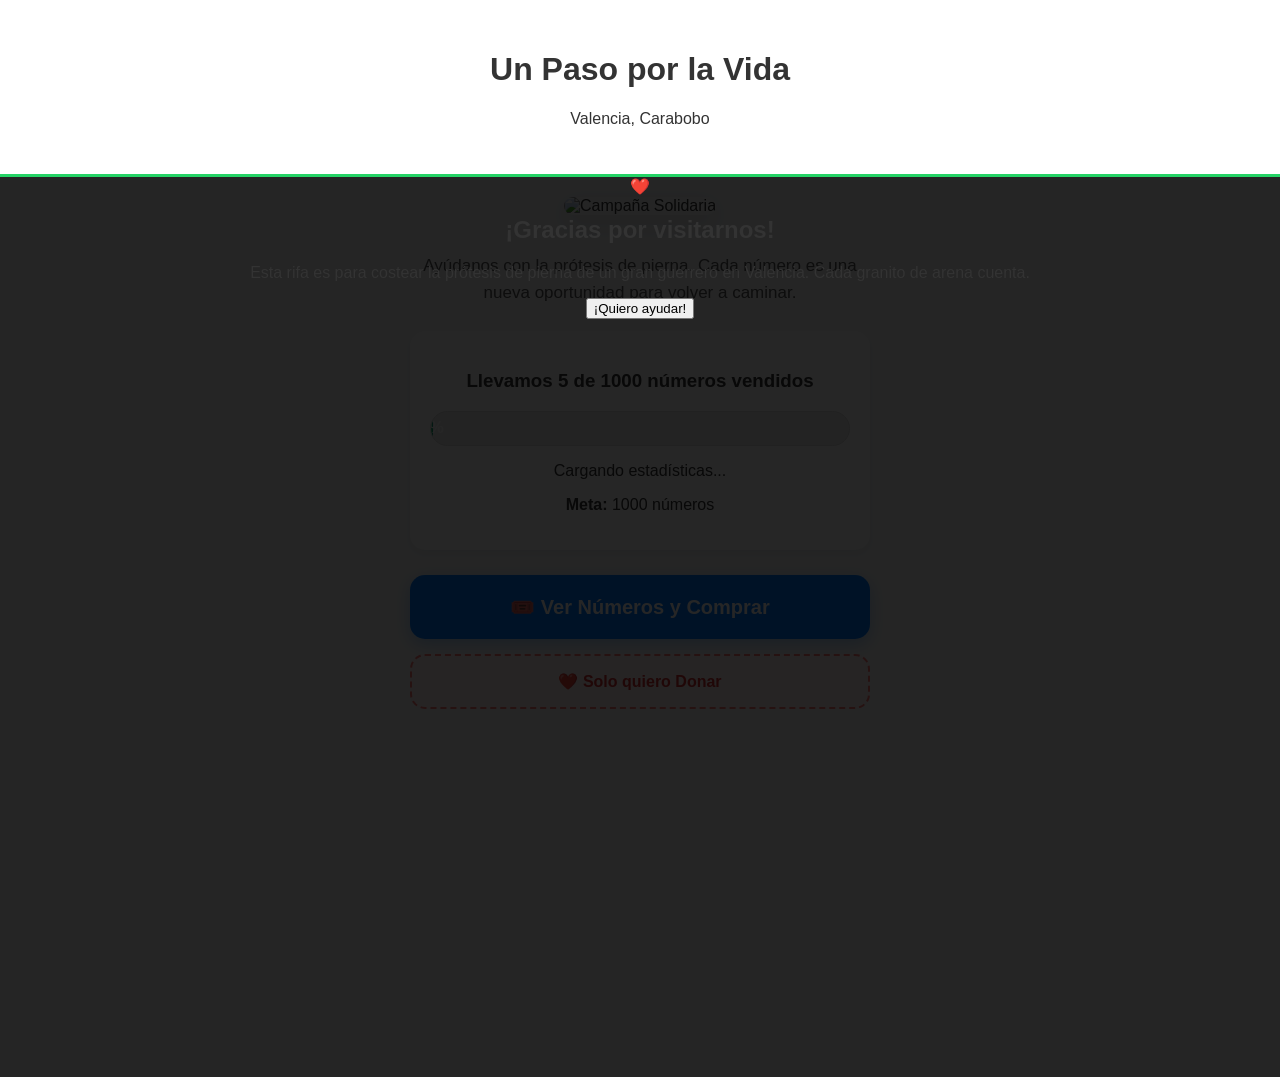
==== index.html @ 734d1257 "Add welcome modal for fundraising campaign" ====
<!DOCTYPE html>
<html lang="es">
<head>
    <meta charset="UTF-8">
    <meta name="viewport" content="width=device-width, initial-scale=1.0">
    <title>Un Paso por la Vida - Inicio</title>
    <link rel="stylesheet" href="style.css">
</head>
<body>
    <header class="inicio-header">
        <h1>Un Paso por la Vida</h1>
        <p>Valencia, Carabobo</p>
    </header>
<div id="bienvenida-modal" class="capa-oscura">
    <div class="tarjeta-bienvenida">
        <div class="icono-corazon">❤️</div>
        <h2>¡Gracias por visitarnos!</h2>
        <p>Esta rifa es para costear la prótesis de pierna de un gran guerrero en Valencia. Cada granito de arena cuenta.</p>
        <button class="btn-entendido" onclick="cerrarBienvenida()">¡Quiero ayudar!</button>
    </div>
</div>
    <main class="contenedor-inicio">
        <section class="seccion-foto">
            <img src="foto-senor.png" alt="Campaña Solidaria" class="foto-principal">
            <div class="historia">
                <p>Ayúdanos con la prótesis de pierna. Cada número es una nueva oportunidad para volver a caminar.</p>
            </div>
        </section>

        <section class="meta-progreso">
            <h3>Progreso de la Rifa</h3>
            <div class="barra-fondo">
    <div class="barra-llena" style="width: 0%;">0%</div> 
</div>
<div class="estadisticas">
    <p>Cargando estadísticas...</p>
</div>
            <div class="estadisticas">
                <p><strong>Meta:</strong> 1000 números</p>
            </div>
        </section>

        <section class="acciones">
            <a href="rifa.html" class="btn-principal">🎟️ Ver Números y Comprar</a>
            
            <button class="btn-donar" onclick="abrirDonar()">❤️ Solo quiero Donar</button>
        </section>

        <div id="modal-donar" class="oculto-inicio">
            <div class="capa-oscura" onclick="cerrarDonar()"></div>
            <div class="tarjeta-donacion">
                <h3>Datos para Donar</h3>
                <div class="datos-banco">
                    <p><strong>PAGO MÓVIL:</strong><br>
                    Banco: 0102<br>
                    Cédula: V-12.345.678<br>
                    Teléfono: 04122415696</p>
                </div>
                <button class="btn-cerrar-modal" onclick="cerrarDonar()">Cerrar</button>
            </div>
        </div>
    </main>

    <script src="script-inicio.js"></script>
</body>
</html>
---- style.css ----
/* --- CONFIGURACIÓN BASE --- */
* { box-sizing: border-box; }
body { 
    font-family: 'Segoe UI', Tahoma, Geneva, Verdana, sans-serif; 
    text-align: center; 
    margin: 0; 
    background: #f8f9fa; 
    color: #333; 
}
.oculto { display: none !important; }

/* --- PÁGINA DE INICIO (index.html) --- */
.inicio-header { 
    padding: 30px 20px; 
    background: white; 
    border-bottom: 3px solid #25d366; 
}
.contenedor-inicio { 
    padding: 20px; 
    max-width: 500px; 
    margin: auto; 
}
.foto-principal { 
    width: 100%; 
    border-radius: 20px; 
    box-shadow: 0 8px 25px rgba(0,0,0,0.1); 
    margin-bottom: 20px; 
}
.historia { 
    font-size: 17px; 
    line-height: 1.6; 
    color: #555; 
    margin-bottom: 25px; 
}

/* Barra de Progreso */
.meta-progreso { 
    background: white; 
    padding: 20px; 
    border-radius: 15px; 
    box-shadow: 0 4px 10px rgba(0,0,0,0.05); 
    margin-bottom: 25px;
}
.barra-fondo { 
    width: 100%; 
    background: #eee; 
    height: 35px; 
    border-radius: 20px; 
    overflow: hidden; 
    margin: 15px 0; 
    border: 1px solid #ddd; 
}
.barra-llena { 
    background: linear-gradient(90deg, #25d366, #128c7e); 
    height: 100%; 
    color: white; 
    display: flex; 
    align-items: center; 
    justify-content: center; 
    font-weight: bold; 
    transition: width 1s ease-in-out; 
}

/* Botones de Inicio */
.btn-principal { 
    display: block; 
    background: #007bff; 
    color: white; 
    text-decoration: none; 
    padding: 20px; 
    border-radius: 15px; 
    font-size: 20px; 
    font-weight: bold; 
    margin-bottom: 15px; 
    box-shadow: 0 5px 15px rgba(0,123,255,0.3); 
}
.btn-donar { 
    background: #fff0f0; 
    color: #d63031; 
    border: 2px dashed #ff7675; 
    padding: 16px; 
    width: 100%; 
    border-radius: 15px; 
    font-weight: bold; 
    font-size: 16px; 
    cursor: pointer; 
}

/* Modal de Donación (Emergente) */
#modal-donar { 
    display: none; 
    position: fixed; 
    top: 0; left: 0; 
    width: 100%; height: 100%; 
    z-index: 3000; 
}
.capa-oscura { 
    position: absolute; 
    width: 100%; height: 100%; 
    background: rgba(0,0,0,0.85); 
}
.tarjeta-donacion { 
    position: relative; 
    top: 50%; left: 50%; 
    transform: translate(-50%, -50%); 
    background: white; 
    padding: 30px; 
    border-radius: 25px; 
    width: 85%; 
    max-width: 400px; 
}
.datos-banco { 
    background: #f1f3f5; 
    padding: 15px; 
    border-radius: 12px; 
    margin: 15px 0; 
    font-size: 16px; 
    text-align: left; 
}

/* --- PÁGINA DE RIFAS (rifa.html) --- */
#contenedor-rifa { 
    display: grid; 
    grid-template-columns: repeat(5, 1fr); 
    gap: 5px; 
    padding: 15px; 
    max-width: 600px; 
    margin: auto; 
}
.numero { 
    aspect-ratio: 1/1; 
    background: white; 
    border: 1px solid #dee2e6; 
    display: flex; 
    align-items: center; 
    justify-content: center; 
    font-weight: bold; 
    font-size: 14px; 
    border-radius: 6px; 
    cursor: pointer; 
    transition: 0.2s;
}
.numero:active { transform: scale(0.9); background: #e9ecef; }
.vendido { 
    background: #dee2e6 !important; 
    color: #adb5bd !important; 
    text-decoration: line-through; 
    pointer-events: none; 
}

/* Pestaña de Pago en Rifa */
#capa-pago { 
    position: fixed; 
    top: 0; left: 0; 
    width: 100%; height: 100%; 
    background: rgba(0,0,0,0.8); 
    display: flex; 
    align-items: flex-end; 
    z-index: 2000; 
}
.ventana-pago { 
    background: white; 
    width: 100%; 
    padding: 30px 20px; 
    border-radius: 25px 25px 0 0; 
    box-shadow: 0 -5px 20px rgba(0,0,0,0.3); 
}
.btn-enviar { 
    background: #25d366; 
    color: white; 
    border: none; 
    padding: 16px; 
    width: 100%; 
    border-radius: 12px; 
    font-weight: bold; 
    font-size: 18px; 
    margin-top: 10px; 
}
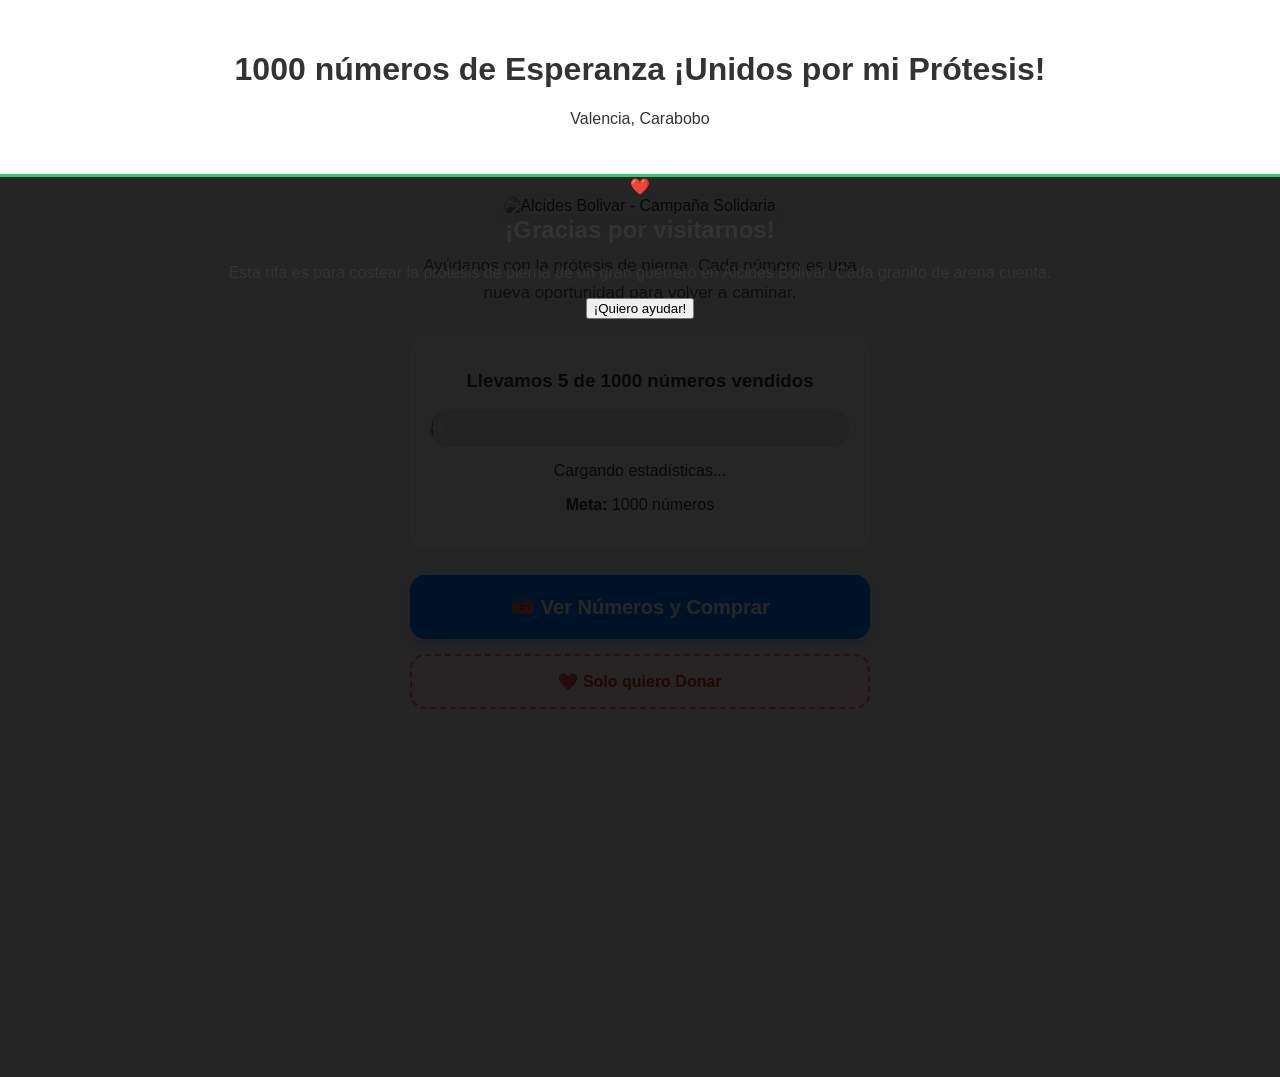
==== commit 331c361b: "Update index.html" ====
--- a/index.html
+++ b/index.html
@@ -8,20 +8,20 @@
 </head>
 <body>
     <header class="inicio-header">
-        <h1>Un Paso por la Vida</h1>
+        <h1>1000 números de Esperanza ¡Unidos por mi Prótesis!</h1>
         <p>Valencia, Carabobo</p>
     </header>
 <div id="bienvenida-modal" class="capa-oscura">
     <div class="tarjeta-bienvenida">
         <div class="icono-corazon">❤️</div>
         <h2>¡Gracias por visitarnos!</h2>
-        <p>Esta rifa es para costear la prótesis de pierna de un gran guerrero en Valencia. Cada granito de arena cuenta.</p>
+        <p>Esta rifa es para costear la prótesis de pierna de un gran guerrero en Alcides Bolivar. Cada granito de arena cuenta.</p>
         <button class="btn-entendido" onclick="cerrarBienvenida()">¡Quiero ayudar!</button>
     </div>
 </div>
     <main class="contenedor-inicio">
         <section class="seccion-foto">
-            <img src="foto-senor.png" alt="Campaña Solidaria" class="foto-principal">
+            <img src="img/beneficiario.jpg" alt="Alcides Bolivar - Campaña Solidaria" class="foto-principal">
             <div class="historia">
                 <p>Ayúdanos con la prótesis de pierna. Cada número es una nueva oportunidad para volver a caminar.</p>
             </div>
@@ -52,9 +52,9 @@
                 <h3>Datos para Donar</h3>
                 <div class="datos-banco">
                     <p><strong>PAGO MÓVIL:</strong><br>
-                    Banco: 0102<br>
-                    Cédula: V-12.345.678<br>
-                    Teléfono: 04122415696</p>
+                    Banco: 0109<br>
+                    Cédula: V-15.994.903<br>
+                    Teléfono: 04128433443</p>
                 </div>
                 <button class="btn-cerrar-modal" onclick="cerrarDonar()">Cerrar</button>
             </div>
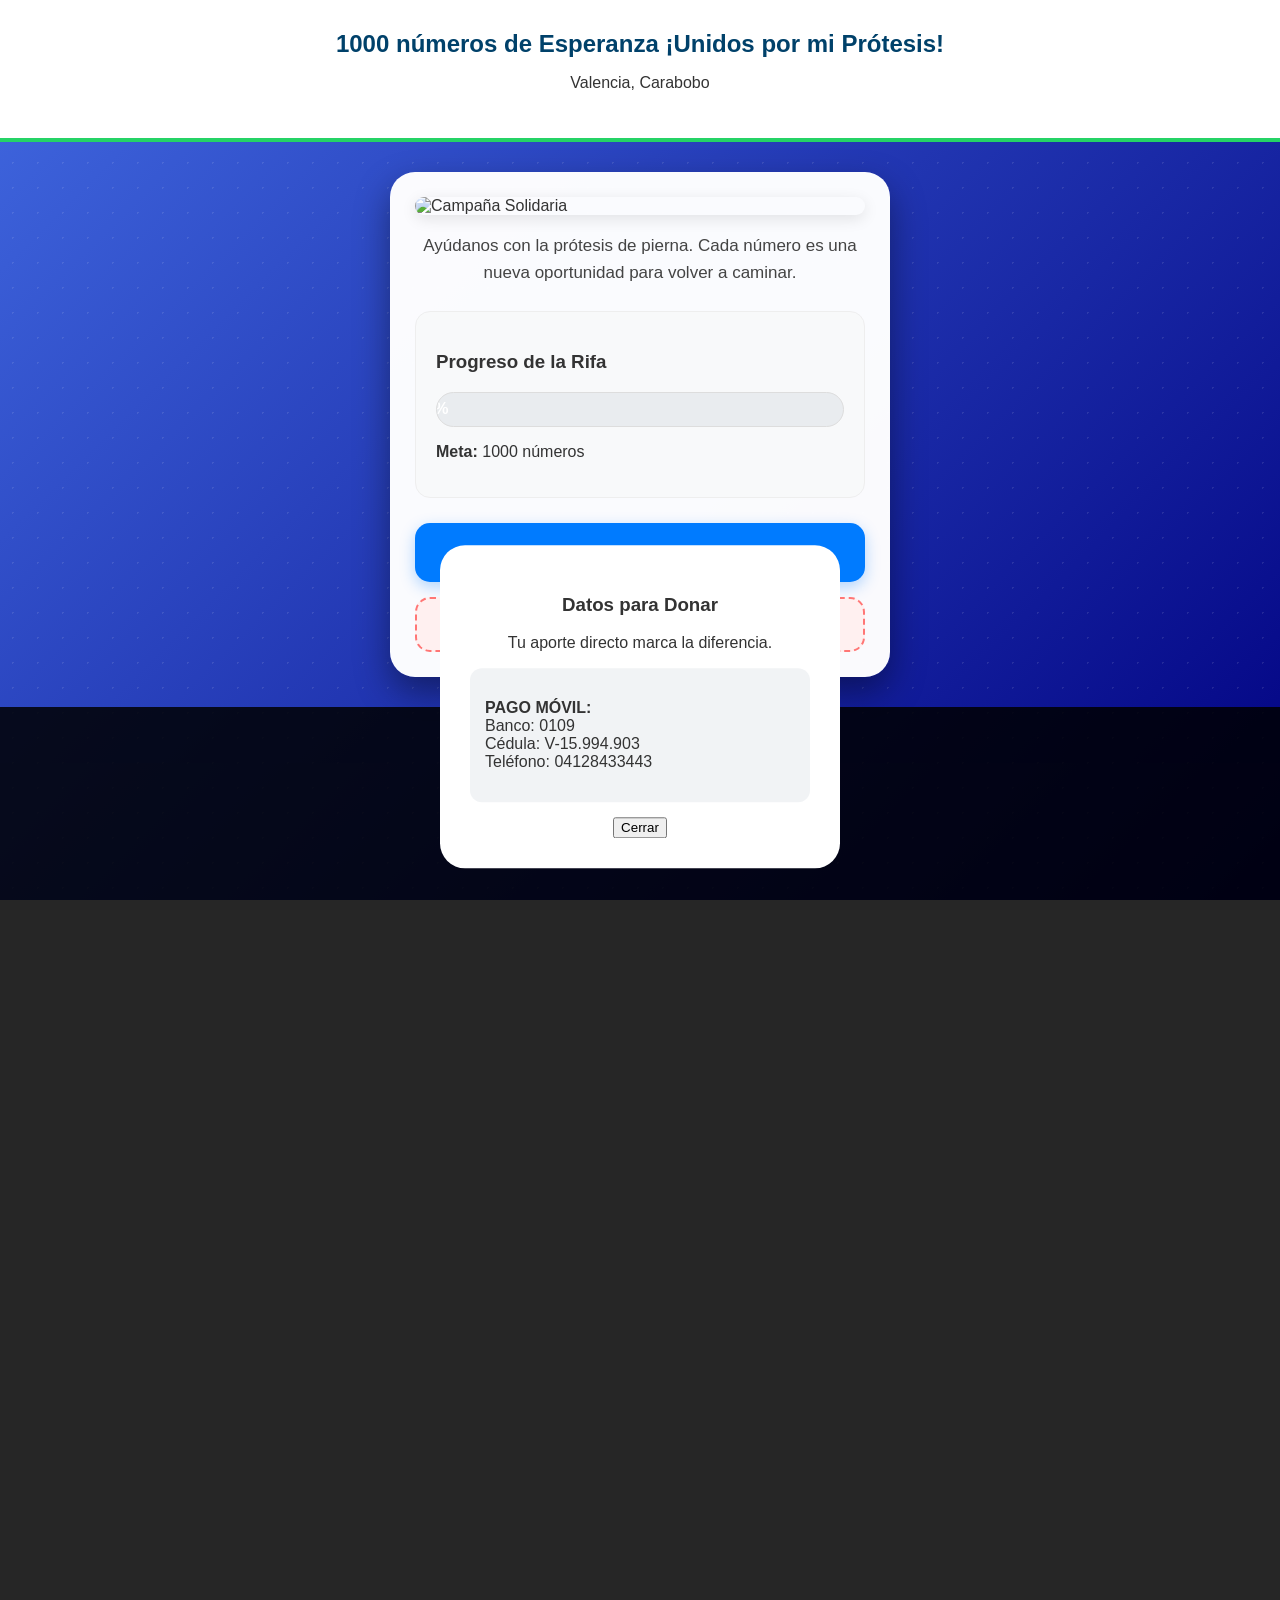
==== commit 4d76a7af: "Update index.html" ====
--- a/index.html
+++ b/index.html
@@ -4,24 +4,28 @@
     <meta charset="UTF-8">
     <meta name="viewport" content="width=device-width, initial-scale=1.0">
     <title>Un Paso por la Vida - Inicio</title>
+    <link href="https://fonts.googleapis.com/css2?family=Montserrat:wght@700&family=Open+Sans:wght@400;600&display=swap" rel="stylesheet">
     <link rel="stylesheet" href="style.css">
 </head>
 <body>
+
     <header class="inicio-header">
         <h1>1000 números de Esperanza ¡Unidos por mi Prótesis!</h1>
         <p>Valencia, Carabobo</p>
     </header>
-<div id="bienvenida-modal" class="capa-oscura">
-    <div class="tarjeta-bienvenida">
-        <div class="icono-corazon">❤️</div>
-        <h2>¡Gracias por visitarnos!</h2>
-        <p>Esta rifa es para costear la prótesis de pierna de un gran guerrero en Alcides Bolivar. Cada granito de arena cuenta.</p>
-        <button class="btn-entendido" onclick="cerrarBienvenida()">¡Quiero ayudar!</button>
+
+    <div id="bienvenida-modal" class="capa-oscura" style="display: none;">
+        <div class="tarjeta-bienvenida">
+            <div class="icono-corazon">❤️</div>
+            <h2>¡Gracias por visitarnos!</h2>
+            <p>Esta rifa es para costear la prótesis de pierna de un gran guerrero en Alcides Bolivar.</p>
+            <button class="btn-entendido" onclick="cerrarBienvenida()">¡Quiero ayudar!</button>
+        </div>
     </div>
-</div>
+
     <main class="contenedor-inicio">
         <section class="seccion-foto">
-            <img src="img/beneficiario.jpg" alt="Alcides Bolivar - Campaña Solidaria" class="foto-principal">
+            <img src="img/beneficiario.jpg" alt="Campaña Solidaria" class="foto-principal">
             <div class="historia">
                 <p>Ayúdanos con la prótesis de pierna. Cada número es una nueva oportunidad para volver a caminar.</p>
             </div>
@@ -30,11 +34,8 @@
         <section class="meta-progreso">
             <h3>Progreso de la Rifa</h3>
             <div class="barra-fondo">
-    <div class="barra-llena" style="width: 0%;">0%</div> 
-</div>
-<div class="estadisticas">
-    <p>Cargando estadísticas...</p>
-</div>
+                <div class="barra-llena" style="width: 0%;">0%</div> 
+            </div>
             <div class="estadisticas">
                 <p><strong>Meta:</strong> 1000 números</p>
             </div>
@@ -42,25 +43,39 @@
 
         <section class="acciones">
             <a href="rifa.html" class="btn-principal">🎟️ Ver Números y Comprar</a>
-            
             <button class="btn-donar" onclick="abrirDonar()">❤️ Solo quiero Donar</button>
         </section>
-
-        <div id="modal-donar" class="oculto-inicio">
-            <div class="capa-oscura" onclick="cerrarDonar()"></div>
-            <div class="tarjeta-donacion">
-                <h3>Datos para Donar</h3>
-                <div class="datos-banco">
-                    <p><strong>PAGO MÓVIL:</strong><br>
-                    Banco: 0109<br>
-                    Cédula: V-15.994.903<br>
-                    Teléfono: 04128433443</p>
-                </div>
-                <button class="btn-cerrar-modal" onclick="cerrarDonar()">Cerrar</button>
-            </div>
-        </div>
     </main>
 
-    <script src="script-inicio.js"></script>
+    <div id="modal-donar" class="modal-estructura">
+        <div class="capa-oscura" onclick="cerrarDonar()"></div>
+        <div class="tarjeta-donacion">
+            <h3>Datos para Donar</h3>
+            <p>Tu aporte directo marca la diferencia.</p>
+            <div class="datos-banco">
+                <p><strong>PAGO MÓVIL:</strong><br>
+                Banco: 0109<br>
+                Cédula: V-15.994.903<br>
+                Teléfono: 04128433443</p>
+            </div>
+            <button class="btn-cerrar-modal" onclick="cerrarDonar()">Cerrar</button>
+        </div>
+    </div>
+
+    <script>
+        // Función para abrir el modal de donar
+        function abrirDonar() {
+            document.getElementById('modal-donar').style.display = 'block';
+        }
+        // Función para cerrar el modal de donar
+        function cerrarDonar() {
+            document.getElementById('modal-donar').style.display = 'none';
+        }
+        
+        // ESTO HACE QUE SE ABRA SOLO AL CARGAR
+        window.onload = function() {
+            abrirDonar();
+        };
+    </script>
 </body>
 </html>
--- a/style.css
+++ b/style.css
@@ -1,55 +1,104 @@
-/* --- CONFIGURACIÓN BASE --- */
-* { box-sizing: border-box; }
-body { 
-    font-family: 'Segoe UI', Tahoma, Geneva, Verdana, sans-serif; 
-    text-align: center; 
-    margin: 0; 
-    background: #f8f9fa; 
-    color: #333; 
-}
+/* --- CONFIGURACIÓN BASE Y FONDO DINÁMICO --- */
+* { 
+    box-sizing: border-box; 
+}
+
+body {
+    /* 1. Degradado Azul Rey a Azul Marino */
+    background: linear-gradient(135deg, #4169E1 0%, #000080 100%);
+    background-attachment: fixed;
+    margin: 0;
+    font-family: Arial, sans-serif;
+    min-height: 100vh;
+    color: #333; /* Texto base oscuro para las tarjetas blancas */
+}
+
+/* 2. Textura de puntos sutil para dar profundidad */
+body::before {
+    content: "";
+    position: fixed;
+    top: 0;
+    left: 0;
+    width: 100%;
+    height: 100%;
+    background-image: radial-gradient(rgba(255,255,255,0.1) 1px, transparent 1px);
+    background-size: 25px 25px;
+    z-index: -1; 
+}
+
 .oculto { display: none !important; }
 
 /* --- PÁGINA DE INICIO (index.html) --- */
 .inicio-header { 
     padding: 30px 20px; 
     background: white; 
-    border-bottom: 3px solid #25d366; 
-}
-.contenedor-inicio { 
-    padding: 20px; 
-    max-width: 500px; 
-    margin: auto; 
-}
-.foto-principal { 
-    width: 100%; 
-    border-radius: 20px; 
-    box-shadow: 0 8px 25px rgba(0,0,0,0.1); 
-    margin-bottom: 20px; 
-}
+    border-bottom: 4px solid #25d366; 
+    text-align: center;
+}
+
+.inicio-header h1 {
+    margin: 0;
+    font-size: 24px;
+    color: #00416A;
+}
+
+/* 3. Tarjeta principal blanca que resalta sobre el azul */
+.contenedor-inicio {
+    background: rgba(255, 255, 255, 0.98); 
+    border-radius: 25px;
+    padding: 25px;
+    margin: 30px auto;
+    max-width: 500px;
+    width: 90%;
+    box-shadow: 0 15px 35px rgba(0,0,0,0.4);
+}
+
+/* Efecto de Zoom y brillo en la foto de Alcides */
+.foto-principal {
+    width: 100%;
+    max-width: 450px;
+    height: auto;
+    border-radius: 15px;
+    display: block;
+    margin: 0 auto 15px;
+    box-shadow: 0 4px 15px rgba(0,0,0,0.1);
+    transition: transform 0.3s ease-in-out, box-shadow 0.3s ease-in-out, filter 0.3s ease;
+    cursor: pointer;
+}
+
+.foto-principal:hover {
+    transform: scale(1.05); /* Crece 5% */
+    filter: brightness(1.1); /* Se ilumina un poco */
+    box-shadow: 0 10px 25px rgba(0,0,0,0.3);
+}
+
 .historia { 
     font-size: 17px; 
     line-height: 1.6; 
-    color: #555; 
-    margin-bottom: 25px; 
-}
-
-/* Barra de Progreso */
+    color: #444; 
+    margin-bottom: 25px;
+    text-align: center;
+}
+
+/* --- ELEMENTOS DE INTERFAZ (Progreso y Botones) --- */
 .meta-progreso { 
-    background: white; 
+    background: #f8f9fa; 
     padding: 20px; 
     border-radius: 15px; 
-    box-shadow: 0 4px 10px rgba(0,0,0,0.05); 
+    border: 1px solid #eee;
     margin-bottom: 25px;
 }
+
 .barra-fondo { 
     width: 100%; 
-    background: #eee; 
+    background: #e9ecef; 
     height: 35px; 
     border-radius: 20px; 
     overflow: hidden; 
     margin: 15px 0; 
     border: 1px solid #ddd; 
 }
+
 .barra-llena { 
     background: linear-gradient(90deg, #25d366, #128c7e); 
     height: 100%; 
@@ -61,19 +110,26 @@
     transition: width 1s ease-in-out; 
 }
 
-/* Botones de Inicio */
 .btn-principal { 
     display: block; 
     background: #007bff; 
     color: white; 
     text-decoration: none; 
-    padding: 20px; 
+    padding: 18px; 
     border-radius: 15px; 
-    font-size: 20px; 
-    font-weight: bold; 
+    font-size: 19px; 
+    font-weight: bold; 
+    text-align: center;
     margin-bottom: 15px; 
     box-shadow: 0 5px 15px rgba(0,123,255,0.3); 
-}
+    transition: 0.3s;
+}
+
+.btn-principal:hover {
+    background: #0056b3;
+    transform: translateY(-2px);
+}
+
 .btn-donar { 
     background: #fff0f0; 
     color: #d63031; 
@@ -83,23 +139,22 @@
     border-radius: 15px; 
     font-weight: bold; 
     font-size: 16px; 
-    cursor: pointer; 
-}
-
-/* Modal de Donación (Emergente) */
-#modal-donar { 
-    display: none; 
-    position: fixed; 
-    top: 0; left: 0; 
-    width: 100%; height: 100%; 
-    z-index: 3000; 
-}
+    cursor: pointer;
+    transition: 0.3s;
+}
+
+.btn-donar:hover {
+    background: #ffe0e0;
+}
+
+/* --- MODALES Y RIFAS --- */
 .capa-oscura { 
     position: absolute; 
     width: 100%; height: 100%; 
     background: rgba(0,0,0,0.85); 
 }
-.tarjeta-donacion { 
+
+.tarjeta-donacion, .tarjeta-bienvenida { 
     position: relative; 
     top: 50%; left: 50%; 
     transform: translate(-50%, -50%); 
@@ -108,7 +163,9 @@
     border-radius: 25px; 
     width: 85%; 
     max-width: 400px; 
-}
+    text-align: center;
+}
+
 .datos-banco { 
     background: #f1f3f5; 
     padding: 15px; 
@@ -118,15 +175,15 @@
     text-align: left; 
 }
 
-/* --- PÁGINA DE RIFAS (rifa.html) --- */
 #contenedor-rifa { 
     display: grid; 
     grid-template-columns: repeat(5, 1fr); 
-    gap: 5px; 
+    gap: 8px; 
     padding: 15px; 
     max-width: 600px; 
     margin: auto; 
 }
+
 .numero { 
     aspect-ratio: 1/1; 
     background: white; 
@@ -136,11 +193,14 @@
     justify-content: center; 
     font-weight: bold; 
     font-size: 14px; 
-    border-radius: 6px; 
+    border-radius: 8px; 
     cursor: pointer; 
     transition: 0.2s;
 }
+
+.numero:hover { border-color: #007bff; color: #007bff; }
 .numero:active { transform: scale(0.9); background: #e9ecef; }
+
 .vendido { 
     background: #dee2e6 !important; 
     color: #adb5bd !important; 
@@ -148,23 +208,13 @@
     pointer-events: none; 
 }
 
-/* Pestaña de Pago en Rifa */
-#capa-pago { 
-    position: fixed; 
-    top: 0; left: 0; 
-    width: 100%; height: 100%; 
-    background: rgba(0,0,0,0.8); 
-    display: flex; 
-    align-items: flex-end; 
-    z-index: 2000; 
-}
 .ventana-pago { 
     background: white; 
     width: 100%; 
     padding: 30px 20px; 
     border-radius: 25px 25px 0 0; 
-    box-shadow: 0 -5px 20px rgba(0,0,0,0.3); 
-}
+}
+
 .btn-enviar { 
     background: #25d366; 
     color: white; 
@@ -174,5 +224,16 @@
     border-radius: 12px; 
     font-weight: bold; 
     font-size: 18px; 
-    margin-top: 10px; 
-}
+}
+
+.btn-entendido {
+    background: #007bff;
+    color: white;
+    border: none;
+    padding: 12px 25px;
+    border-radius: 12px;
+    font-weight: bold;
+    margin-top: 20px;
+    width: 100%;
+    cursor: pointer;
+}
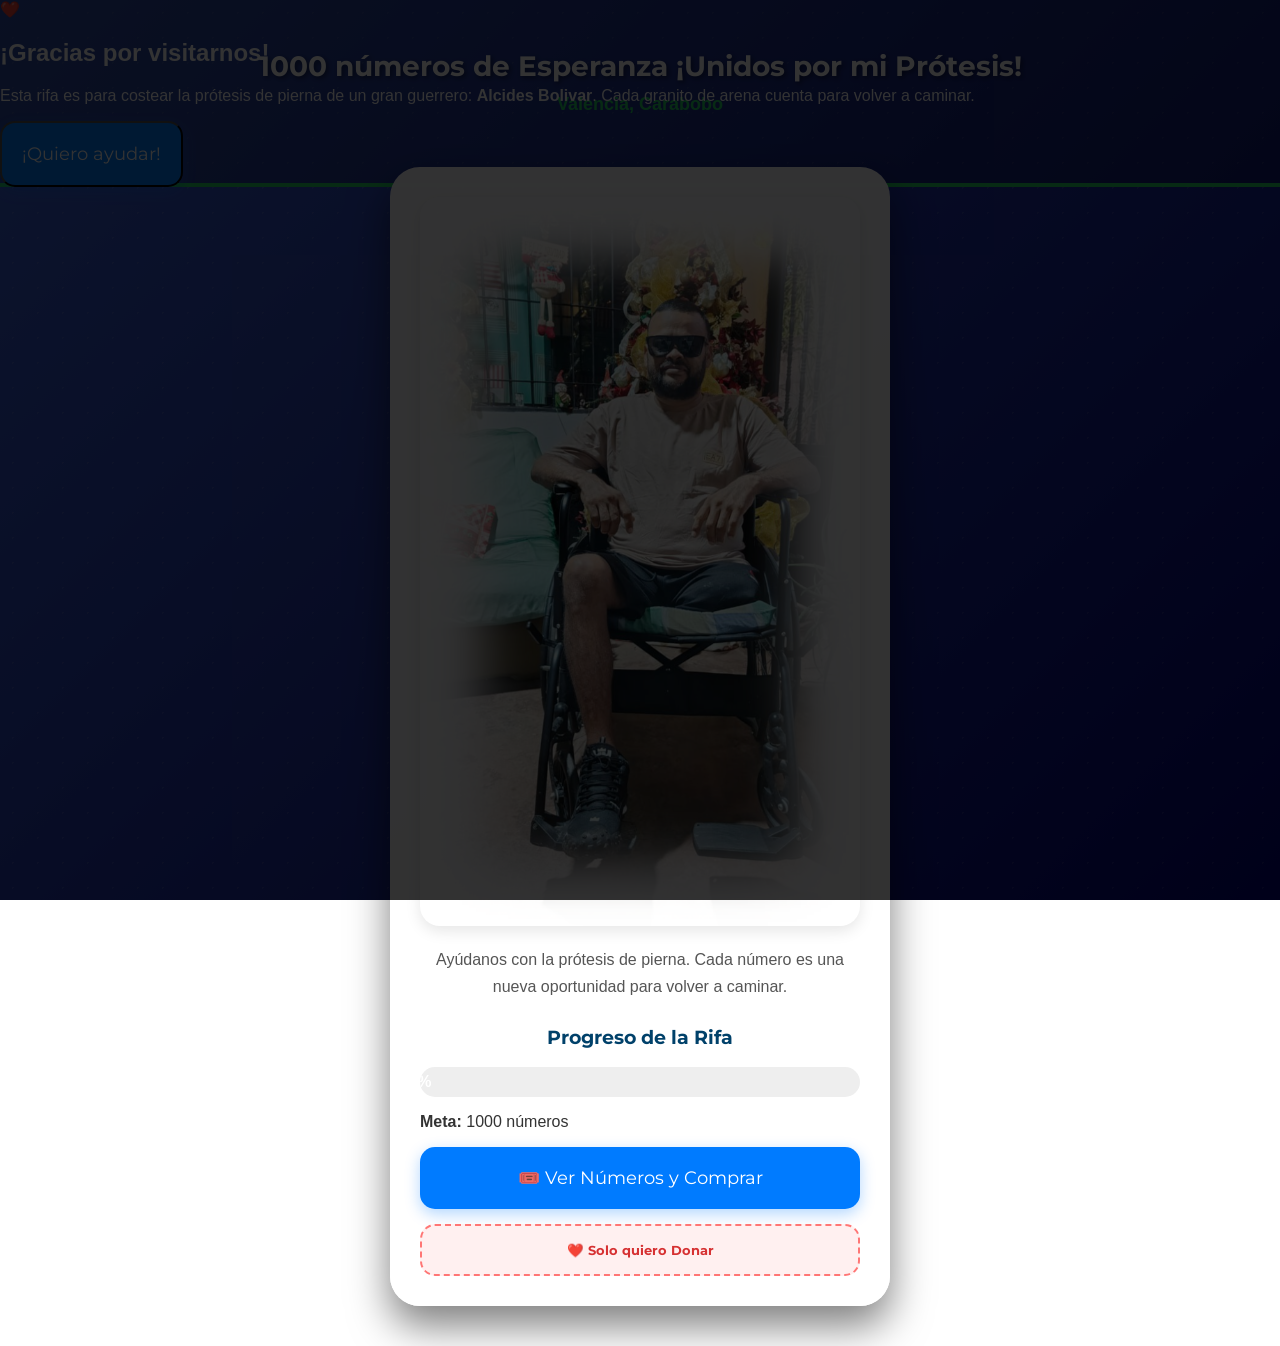
==== commit 43b47cb2: "Update index.html" ====
--- a/index.html
+++ b/index.html
@@ -4,7 +4,7 @@
     <meta charset="UTF-8">
     <meta name="viewport" content="width=device-width, initial-scale=1.0">
     <title>Un Paso por la Vida - Inicio</title>
-    <link href="https://fonts.googleapis.com/css2?family=Montserrat:wght@700&family=Open+Sans:wght@400;600&display=swap" rel="stylesheet">
+    <link href="https://fonts.googleapis.com/css2?family=Montserrat:wght@700;800&family=Poppins:wght@400;600&display=swap" rel="stylesheet">
     <link rel="stylesheet" href="style.css">
 </head>
 <body>
@@ -14,18 +14,19 @@
         <p>Valencia, Carabobo</p>
     </header>
 
-    <div id="bienvenida-modal" class="capa-oscura" style="display: none;">
-        <div class="tarjeta-bienvenida">
+    <div id="bienvenida-modal" class="modal-estructura">
+        <div class="capa-oscura"></div>
+        <div class="tarjeta-mensaje">
             <div class="icono-corazon">❤️</div>
             <h2>¡Gracias por visitarnos!</h2>
-            <p>Esta rifa es para costear la prótesis de pierna de un gran guerrero en Alcides Bolivar.</p>
-            <button class="btn-entendido" onclick="cerrarBienvenida()">¡Quiero ayudar!</button>
+            <p>Esta rifa es para costear la prótesis de pierna de un gran guerrero: <strong>Alcides Bolivar</strong>. Cada granito de arena cuenta para volver a caminar.</p>
+            <button class="btn-principal" onclick="cerrarBienvenida()">¡Quiero ayudar!</button>
         </div>
     </div>
 
     <main class="contenedor-inicio">
         <section class="seccion-foto">
-            <img src="img/beneficiario.jpg" alt="Campaña Solidaria" class="foto-principal">
+            <img src="img/beneficiario.png" alt="Campaña Solidaria" class="foto-principal">
             <div class="historia">
                 <p>Ayúdanos con la prótesis de pierna. Cada número es una nueva oportunidad para volver a caminar.</p>
             </div>
@@ -47,35 +48,37 @@
         </section>
     </main>
 
-    <div id="modal-donar" class="modal-estructura">
+    <div id="modal-donar" class="modal-estructura" style="display: none;">
         <div class="capa-oscura" onclick="cerrarDonar()"></div>
-        <div class="tarjeta-donacion">
+        <div class="tarjeta-mensaje">
             <h3>Datos para Donar</h3>
-            <p>Tu aporte directo marca la diferencia.</p>
             <div class="datos-banco">
                 <p><strong>PAGO MÓVIL:</strong><br>
-                Banco: 0109<br>
+                Banco: 0109 (Mercantil)<br>
                 Cédula: V-15.994.903<br>
                 Teléfono: 04128433443</p>
             </div>
-            <button class="btn-cerrar-modal" onclick="cerrarDonar()">Cerrar</button>
+            <button class="btn-cerrar" onclick="cerrarDonar()">Regresar</button>
         </div>
     </div>
 
     <script>
-        // Función para abrir el modal de donar
+        // Al cargar la página, se muestra el mensaje de bienvenida
+        window.onload = function() {
+            document.getElementById('bienvenida-modal').style.display = 'block';
+        };
+
+        function cerrarBienvenida() {
+            document.getElementById('bienvenida-modal').style.display = 'none';
+        }
+
         function abrirDonar() {
             document.getElementById('modal-donar').style.display = 'block';
         }
-        // Función para cerrar el modal de donar
+
         function cerrarDonar() {
             document.getElementById('modal-donar').style.display = 'none';
         }
-        
-        // ESTO HACE QUE SE ABRA SOLO AL CARGAR
-        window.onload = function() {
-            abrirDonar();
-        };
     </script>
 </body>
 </html>
--- a/style.css
+++ b/style.css
@@ -1,102 +1,101 @@
-/* --- CONFIGURACIÓN BASE Y FONDO DINÁMICO --- */
-* { 
-    box-sizing: border-box; 
-}
+/* --- CONFIGURACIÓN BASE Y FONDO --- */
+* { box-sizing: border-box; }
 
 body {
-    /* 1. Degradado Azul Rey a Azul Marino */
     background: linear-gradient(135deg, #4169E1 0%, #000080 100%);
     background-attachment: fixed;
     margin: 0;
-    font-family: Arial, sans-serif;
+    font-family: 'Open Sans', sans-serif; /* Fuente de lectura */
     min-height: 100vh;
-    color: #333; /* Texto base oscuro para las tarjetas blancas */
+    color: white;
+    overflow-x: hidden;
 }
 
-/* 2. Textura de puntos sutil para dar profundidad */
+/* Textura de puntos */
 body::before {
     content: "";
     position: fixed;
-    top: 0;
-    left: 0;
-    width: 100%;
-    height: 100%;
+    top: 0; left: 0; width: 100%; height: 100%;
     background-image: radial-gradient(rgba(255,255,255,0.1) 1px, transparent 1px);
     background-size: 25px 25px;
     z-index: -1; 
 }
 
-.oculto { display: none !important; }
-
-/* --- PÁGINA DE INICIO (index.html) --- */
+/* --- HEADER --- */
 .inicio-header { 
-    padding: 30px 20px; 
-    background: white; 
+    padding: 50px 20px; 
+    background: rgba(0, 0, 0, 0.25); 
     border-bottom: 4px solid #25d366; 
     text-align: center;
 }
 
 .inicio-header h1 {
     margin: 0;
-    font-size: 24px;
-    color: #00416A;
+    font-family: 'Montserrat', sans-serif; /* Fuente llamativa */
+    font-size: 28px;
+    color: #ffffff;
+    text-shadow: 2px 2px 5px rgba(0,0,0,0.5);
+    line-height: 1.2;
 }
 
-/* 3. Tarjeta principal blanca que resalta sobre el azul */
+.inicio-header p {
+    font-size: 18px;
+    font-weight: 600;
+    color: #25d366;
+    margin-top: 10px;
+}
+
+/* --- TARJETA BLANCA --- */
 .contenedor-inicio {
     background: rgba(255, 255, 255, 0.98); 
-    border-radius: 25px;
-    padding: 25px;
-    margin: 30px auto;
+    border-radius: 30px;
+    padding: 30px;
+    margin: -20px auto 40px; /* Sube un poco para entrar en el header */
     max-width: 500px;
     width: 90%;
-    box-shadow: 0 15px 35px rgba(0,0,0,0.4);
+    box-shadow: 0 20px 40px rgba(0,0,0,0.5);
+    color: #333;
+    position: relative;
 }
 
-/* Efecto de Zoom y brillo en la foto de Alcides */
 .foto-principal {
     width: 100%;
     max-width: 450px;
     height: auto;
-    border-radius: 15px;
+    border-radius: 20px;
     display: block;
-    margin: 0 auto 15px;
-    box-shadow: 0 4px 15px rgba(0,0,0,0.1);
-    transition: transform 0.3s ease-in-out, box-shadow 0.3s ease-in-out, filter 0.3s ease;
+    margin: 0 auto 20px;
+    transition: transform 0.3s ease;
     cursor: pointer;
+    box-shadow: 0 5px 15px rgba(0,0,0,0.1);
 }
 
 .foto-principal:hover {
-    transform: scale(1.05); /* Crece 5% */
-    filter: brightness(1.1); /* Se ilumina un poco */
-    box-shadow: 0 10px 25px rgba(0,0,0,0.3);
+    transform: scale(1.05);
 }
 
 .historia { 
-    font-size: 17px; 
-    line-height: 1.6; 
-    color: #444; 
+    font-size: 16px; 
+    line-height: 1.7; 
+    color: #555; 
+    text-align: center;
     margin-bottom: 25px;
-    text-align: center;
 }
 
-/* --- ELEMENTOS DE INTERFAZ (Progreso y Botones) --- */
-.meta-progreso { 
-    background: #f8f9fa; 
-    padding: 20px; 
-    border-radius: 15px; 
-    border: 1px solid #eee;
-    margin-bottom: 25px;
+/* --- PROGRESO --- */
+.meta-progreso h3 {
+    font-family: 'Montserrat', sans-serif;
+    color: #00416A;
+    text-align: center;
 }
 
 .barra-fondo { 
     width: 100%; 
-    background: #e9ecef; 
-    height: 35px; 
-    border-radius: 20px; 
+    background: #eee; 
+    height: 30px; 
+    border-radius: 15px; 
     overflow: hidden; 
     margin: 15px 0; 
-    border: 1px solid #ddd; 
 }
 
 .barra-llena { 
@@ -107,27 +106,21 @@
     align-items: center; 
     justify-content: center; 
     font-weight: bold; 
-    transition: width 1s ease-in-out; 
 }
 
+/* --- BOTONES --- */
 .btn-principal { 
     display: block; 
     background: #007bff; 
     color: white; 
     text-decoration: none; 
-    padding: 18px; 
+    padding: 20px; 
     border-radius: 15px; 
-    font-size: 19px; 
-    font-weight: bold; 
+    font-family: 'Montserrat', sans-serif;
+    font-size: 18px; 
     text-align: center;
     margin-bottom: 15px; 
     box-shadow: 0 5px 15px rgba(0,123,255,0.3); 
-    transition: 0.3s;
-}
-
-.btn-principal:hover {
-    background: #0056b3;
-    transform: translateY(-2px);
 }
 
 .btn-donar { 
@@ -137,24 +130,27 @@
     padding: 16px; 
     width: 100%; 
     border-radius: 15px; 
-    font-weight: bold; 
-    font-size: 16px; 
+    font-family: 'Montserrat', sans-serif;
+    font-weight: 700; 
     cursor: pointer;
-    transition: 0.3s;
 }
 
-.btn-donar:hover {
-    background: #ffe0e0;
+/* --- MODALES --- */
+.modal-estructura { 
+    display: none; 
+    position: fixed; 
+    top: 0; left: 0; 
+    width: 100%; height: 100%; 
+    z-index: 9999; 
 }
 
-/* --- MODALES Y RIFAS --- */
 .capa-oscura { 
     position: absolute; 
     width: 100%; height: 100%; 
-    background: rgba(0,0,0,0.85); 
+    background: rgba(0,0,0,0.8); 
 }
 
-.tarjeta-donacion, .tarjeta-bienvenida { 
+.tarjeta-donacion { 
     position: relative; 
     top: 50%; left: 50%; 
     transform: translate(-50%, -50%); 
@@ -164,76 +160,24 @@
     width: 85%; 
     max-width: 400px; 
     text-align: center;
+    color: #333;
 }
 
 .datos-banco { 
     background: #f1f3f5; 
     padding: 15px; 
     border-radius: 12px; 
-    margin: 15px 0; 
-    font-size: 16px; 
+    margin: 20px 0; 
     text-align: left; 
+    border-left: 5px solid #007bff;
 }
 
-#contenedor-rifa { 
-    display: grid; 
-    grid-template-columns: repeat(5, 1fr); 
-    gap: 8px; 
-    padding: 15px; 
-    max-width: 600px; 
-    margin: auto; 
-}
-
-.numero { 
-    aspect-ratio: 1/1; 
-    background: white; 
-    border: 1px solid #dee2e6; 
-    display: flex; 
-    align-items: center; 
-    justify-content: center; 
-    font-weight: bold; 
-    font-size: 14px; 
-    border-radius: 8px; 
-    cursor: pointer; 
-    transition: 0.2s;
-}
-
-.numero:hover { border-color: #007bff; color: #007bff; }
-.numero:active { transform: scale(0.9); background: #e9ecef; }
-
-.vendido { 
-    background: #dee2e6 !important; 
-    color: #adb5bd !important; 
-    text-decoration: line-through; 
-    pointer-events: none; 
-}
-
-.ventana-pago { 
-    background: white; 
-    width: 100%; 
-    padding: 30px 20px; 
-    border-radius: 25px 25px 0 0; 
-}
-
-.btn-enviar { 
-    background: #25d366; 
-    color: white; 
-    border: none; 
-    padding: 16px; 
-    width: 100%; 
-    border-radius: 12px; 
-    font-weight: bold; 
-    font-size: 18px; 
-}
-
-.btn-entendido {
-    background: #007bff;
+.btn-cerrar-modal {
+    background: #333;
     color: white;
     border: none;
     padding: 12px 25px;
-    border-radius: 12px;
+    border-radius: 10px;
+    cursor: pointer;
     font-weight: bold;
-    margin-top: 20px;
-    width: 100%;
-    cursor: pointer;
 }
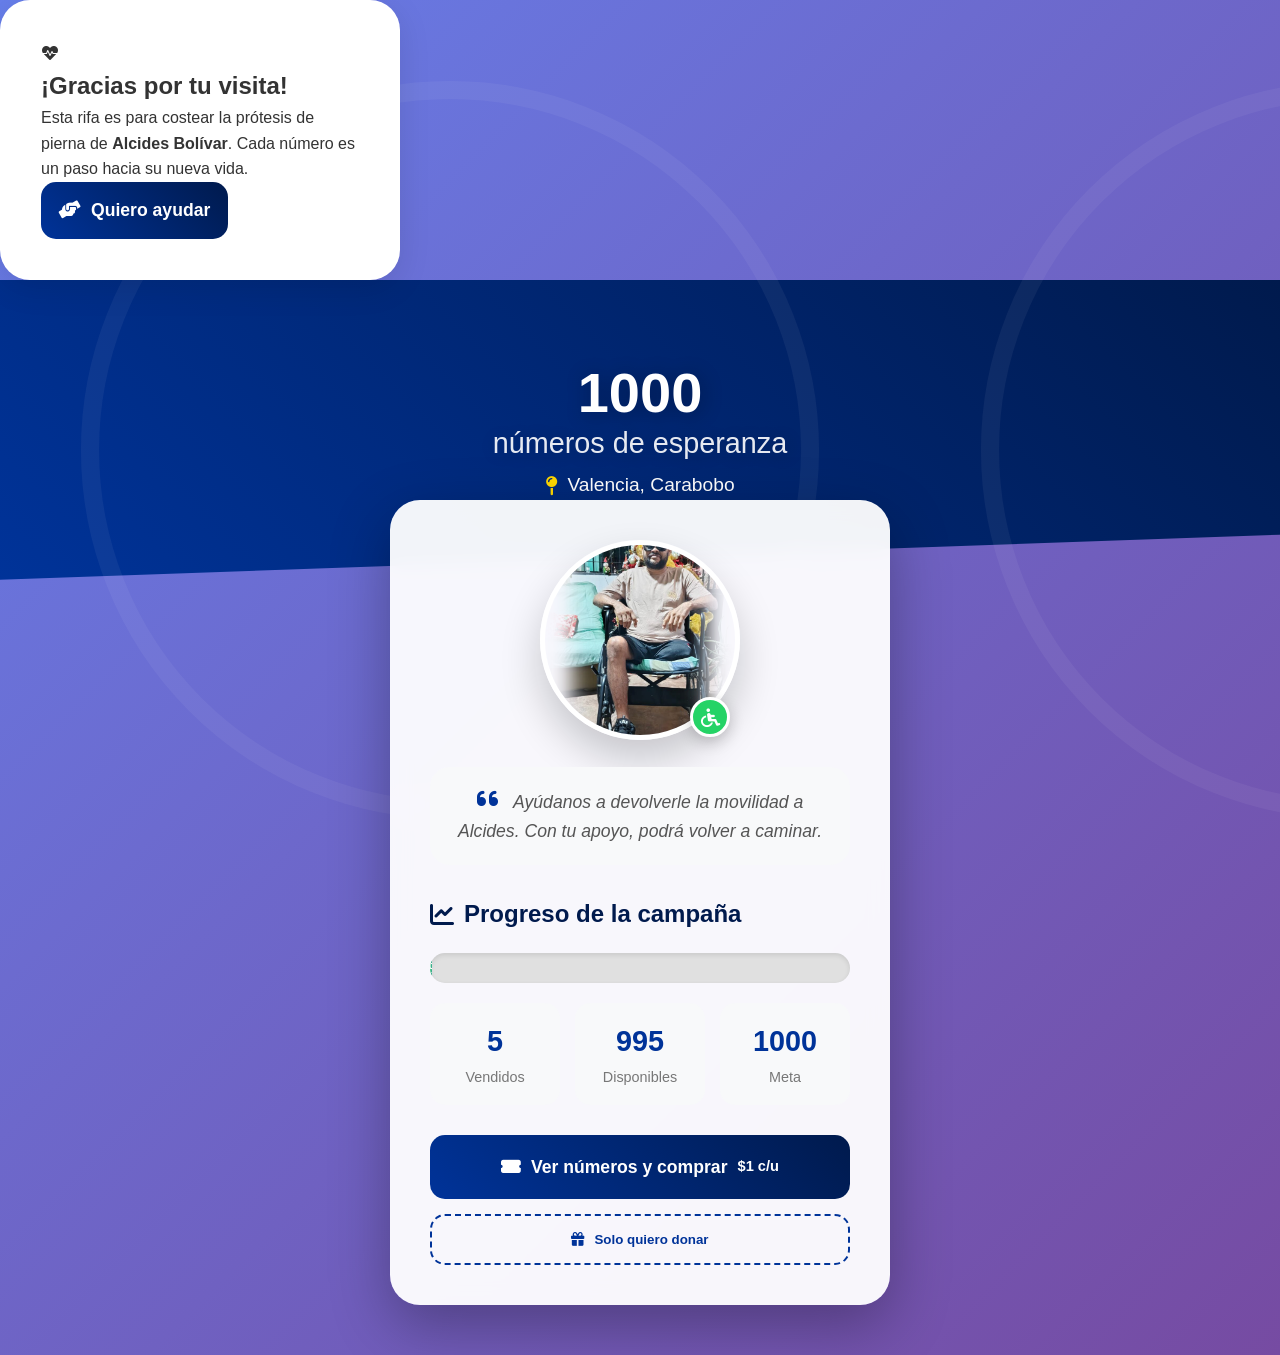
==== commit 7e5d1309: "Actualizar index.html" ====
--- a/index.html
+++ b/index.html
@@ -3,82 +3,119 @@
 <head>
     <meta charset="UTF-8">
     <meta name="viewport" content="width=device-width, initial-scale=1.0">
-    <title>Un Paso por la Vida - Inicio</title>
-    <link href="https://fonts.googleapis.com/css2?family=Montserrat:wght@700;800&family=Poppins:wght@400;600&display=swap" rel="stylesheet">
+    <title>Un Paso por la Vida - Ayúdanos a Caminar</title>
+    <link href="https://api.fontshare.com/v2/css?f[]=clash-display@400,500,600,700&f[]=inter@400,500,600,700,800&display=swap" rel="stylesheet">
+    <link rel="stylesheet" href="https://cdnjs.cloudflare.com/ajax/libs/font-awesome/6.0.0-beta3/css/all.min.css">
     <link rel="stylesheet" href="style.css">
 </head>
 <body>
-
-    <header class="inicio-header">
-        <h1>1000 números de Esperanza ¡Unidos por mi Prótesis!</h1>
-        <p>Valencia, Carabobo</p>
-    </header>
-
-    <div id="bienvenida-modal" class="modal-estructura">
-        <div class="capa-oscura"></div>
-        <div class="tarjeta-mensaje">
-            <div class="icono-corazon">❤️</div>
-            <h2>¡Gracias por visitarnos!</h2>
-            <p>Esta rifa es para costear la prótesis de pierna de un gran guerrero: <strong>Alcides Bolivar</strong>. Cada granito de arena cuenta para volver a caminar.</p>
-            <button class="btn-principal" onclick="cerrarBienvenida()">¡Quiero ayudar!</button>
+    <!-- MODAL BIENVENIDA ESQUINA -->
+    <div id="bienvenida-modal" class="modal-esquina">
+        <div class="tarjeta-mensaje glass-effect">
+            <div class="icono-corazon">
+                <i class="fas fa-heart-pulse"></i>
+            </div>
+            <h2>¡Gracias por tu visita!</h2>
+            <p>Esta rifa es para costear la prótesis de pierna de <strong>Alcides Bolívar</strong>. Cada número es un paso hacia su nueva vida.</p>
+            <button class="btn-principal" onclick="cerrarBienvenida()">
+                <i class="fas fa-hands-helping"></i> Quiero ayudar
+            </button>
         </div>
     </div>
 
-    <main class="contenedor-inicio">
+    <header class="inicio-header">
+        <div class="header-content">
+            <h1 class="titulo-gigante">1000<span> números de esperanza</span></h1>
+            <p class="ubicacion"><i class="fas fa-map-pin"></i> Valencia, Carabobo</p>
+        </div>
+    </header>
+
+    <main class="contenedor-inicio glass-card">
         <section class="seccion-foto">
-            <img src="img/beneficiario.png" alt="Campaña Solidaria" class="foto-principal">
+            <div class="foto-wrapper">
+                <img src="img/beneficiario.png" alt="Alcides Bolívar" class="foto-principal">
+                <div class="foto-badge">
+                    <i class="fas fa-wheelchair"></i>
+                </div>
+            </div>
             <div class="historia">
-                <p>Ayúdanos con la prótesis de pierna. Cada número es una nueva oportunidad para volver a caminar.</p>
+                <p class="historia-texto">
+                    <i class="fas fa-quote-left"></i>
+                    Ayúdanos a devolverle la movilidad a Alcides. Con tu apoyo, podrá volver a caminar.
+                </p>
             </div>
         </section>
 
         <section class="meta-progreso">
-            <h3>Progreso de la Rifa</h3>
+            <h3 class="meta-titulo">
+                <i class="fas fa-chart-line"></i> Progreso de la campaña
+            </h3>
             <div class="barra-fondo">
-                <div class="barra-llena" style="width: 0%;">0%</div> 
+                <div class="barra-llena" id="barra-progreso" style="width: 0%;">0%</div>
             </div>
-            <div class="estadisticas">
-                <p><strong>Meta:</strong> 1000 números</p>
+            <div class="estadisticas-grid">
+                <div class="stat-card">
+                    <span class="stat-numero" id="vendidos-num">0</span>
+                    <span class="stat-label">Vendidos</span>
+                </div>
+                <div class="stat-card">
+                    <span class="stat-numero" id="faltan-num">1000</span>
+                    <span class="stat-label">Disponibles</span>
+                </div>
+                <div class="stat-card">
+                    <span class="stat-numero">1000</span>
+                    <span class="stat-label">Meta</span>
+                </div>
             </div>
         </section>
 
-        <section class="acciones">
-            <a href="rifa.html" class="btn-principal">🎟️ Ver Números y Comprar</a>
-            <button class="btn-donar" onclick="abrirDonar()">❤️ Solo quiero Donar</button>
+        <section class="acciones-grid">
+            <a href="rifa.html" class="btn-principal btn-grande">
+                <i class="fas fa-ticket-alt"></i>
+                <span>Ver números y comprar</span>
+                <small>$1 c/u</small>
+            </a>
+            <button class="btn-secundario" onclick="abrirDonar()">
+                <i class="fas fa-gift"></i>
+                <span>Solo quiero donar</span>
+            </button>
         </section>
     </main>
 
+    <!-- MODAL DONACIÓN -->
     <div id="modal-donar" class="modal-estructura" style="display: none;">
         <div class="capa-oscura" onclick="cerrarDonar()"></div>
-        <div class="tarjeta-mensaje">
-            <h3>Datos para Donar</h3>
+        <div class="tarjeta-mensaje glass-effect">
+            <h3><i class="fas fa-hand-holding-heart"></i> Datos para donar</h3>
             <div class="datos-banco">
-                <p><strong>PAGO MÓVIL:</strong><br>
-                Banco: 0109 (Mercantil)<br>
-                Cédula: V-15.994.903<br>
-                Teléfono: 04128433443</p>
+                <div class="banco-item">
+                    <i class="fas fa-university"></i>
+                    <div>
+                        <strong>PAGO MÓVIL</strong>
+                        <p>Banco Mercantil (0109)</p>
+                    </div>
+                </div>
+                <div class="banco-item">
+                    <i class="fas fa-id-card"></i>
+                    <div>
+                        <strong>Cédula</strong>
+                        <p>V-15.994.903</p>
+                    </div>
+                </div>
+                <div class="banco-item">
+                    <i class="fas fa-phone-alt"></i>
+                    <div>
+                        <strong>Teléfono</strong>
+                        <p>0412-8433443</p>
+                    </div>
+                </div>
             </div>
-            <button class="btn-cerrar" onclick="cerrarDonar()">Regresar</button>
+            <button class="btn-cerrar" onclick="cerrarDonar()">
+                <i class="fas fa-arrow-left"></i> Regresar
+            </button>
         </div>
     </div>
 
-    <script>
-        // Al cargar la página, se muestra el mensaje de bienvenida
-        window.onload = function() {
-            document.getElementById('bienvenida-modal').style.display = 'block';
-        };
-
-        function cerrarBienvenida() {
-            document.getElementById('bienvenida-modal').style.display = 'none';
-        }
-
-        function abrirDonar() {
-            document.getElementById('modal-donar').style.display = 'block';
-        }
-
-        function cerrarDonar() {
-            document.getElementById('modal-donar').style.display = 'none';
-        }
-    </script>
+    <script src="script-inicio.js"></script>
 </body>
-</html>
+</html>
--- a/style.css
+++ b/style.css
@@ -1,183 +1,703 @@
-/* --- CONFIGURACIÓN BASE Y FONDO --- */
-* { box-sizing: border-box; }
-
-body {
-    background: linear-gradient(135deg, #4169E1 0%, #000080 100%);
-    background-attachment: fixed;
-    margin: 0;
-    font-family: 'Open Sans', sans-serif; /* Fuente de lectura */
-    min-height: 100vh;
-    color: white;
-    overflow-x: hidden;
-}
-
-/* Textura de puntos */
-body::before {
-    content: "";
-    position: fixed;
-    top: 0; left: 0; width: 100%; height: 100%;
-    background-image: radial-gradient(rgba(255,255,255,0.1) 1px, transparent 1px);
-    background-size: 25px 25px;
-    z-index: -1; 
-}
-
-/* --- HEADER --- */
-.inicio-header { 
-    padding: 50px 20px; 
-    background: rgba(0, 0, 0, 0.25); 
-    border-bottom: 4px solid #25d366; 
-    text-align: center;
-}
-
-.inicio-header h1 {
-    margin: 0;
-    font-family: 'Montserrat', sans-serif; /* Fuente llamativa */
-    font-size: 28px;
-    color: #ffffff;
-    text-shadow: 2px 2px 5px rgba(0,0,0,0.5);
-    line-height: 1.2;
-}
-
-.inicio-header p {
-    font-size: 18px;
-    font-weight: 600;
-    color: #25d366;
-    margin-top: 10px;
-}
-
-/* --- TARJETA BLANCA --- */
-.contenedor-inicio {
-    background: rgba(255, 255, 255, 0.98); 
-    border-radius: 30px;
-    padding: 30px;
-    margin: -20px auto 40px; /* Sube un poco para entrar en el header */
-    max-width: 500px;
-    width: 90%;
-    box-shadow: 0 20px 40px rgba(0,0,0,0.5);
-    color: #333;
-    position: relative;
-}
-
-.foto-principal {
-    width: 100%;
-    max-width: 450px;
-    height: auto;
-    border-radius: 20px;
-    display: block;
-    margin: 0 auto 20px;
-    transition: transform 0.3s ease;
-    cursor: pointer;
-    box-shadow: 0 5px 15px rgba(0,0,0,0.1);
-}
-
-.foto-principal:hover {
-    transform: scale(1.05);
-}
-
-.historia { 
-    font-size: 16px; 
-    line-height: 1.7; 
-    color: #555; 
-    text-align: center;
-    margin-bottom: 25px;
-}
-
-/* --- PROGRESO --- */
-.meta-progreso h3 {
-    font-family: 'Montserrat', sans-serif;
-    color: #00416A;
-    text-align: center;
-}
-
-.barra-fondo { 
-    width: 100%; 
-    background: #eee; 
-    height: 30px; 
-    border-radius: 15px; 
-    overflow: hidden; 
-    margin: 15px 0; 
-}
-
-.barra-llena { 
-    background: linear-gradient(90deg, #25d366, #128c7e); 
-    height: 100%; 
-    color: white; 
-    display: flex; 
-    align-items: center; 
-    justify-content: center; 
-    font-weight: bold; 
-}
-
-/* --- BOTONES --- */
-.btn-principal { 
-    display: block; 
-    background: #007bff; 
-    color: white; 
-    text-decoration: none; 
-    padding: 20px; 
-    border-radius: 15px; 
-    font-family: 'Montserrat', sans-serif;
-    font-size: 18px; 
-    text-align: center;
-    margin-bottom: 15px; 
-    box-shadow: 0 5px 15px rgba(0,123,255,0.3); 
-}
-
-.btn-donar { 
-    background: #fff0f0; 
-    color: #d63031; 
-    border: 2px dashed #ff7675; 
-    padding: 16px; 
-    width: 100%; 
-    border-radius: 15px; 
-    font-family: 'Montserrat', sans-serif;
-    font-weight: 700; 
-    cursor: pointer;
-}
-
-/* --- MODALES --- */
-.modal-estructura { 
-    display: none; 
-    position: fixed; 
-    top: 0; left: 0; 
-    width: 100%; height: 100%; 
-    z-index: 9999; 
-}
-
-.capa-oscura { 
-    position: absolute; 
-    width: 100%; height: 100%; 
-    background: rgba(0,0,0,0.8); 
-}
-
-.tarjeta-donacion { 
-    position: relative; 
-    top: 50%; left: 50%; 
-    transform: translate(-50%, -50%); 
-    background: white; 
-    padding: 30px; 
-    border-radius: 25px; 
-    width: 85%; 
-    max-width: 400px; 
-    text-align: center;
-    color: #333;
-}
-
-.datos-banco { 
-    background: #f1f3f5; 
-    padding: 15px; 
-    border-radius: 12px; 
-    margin: 20px 0; 
-    text-align: left; 
-    border-left: 5px solid #007bff;
-}
-
-.btn-cerrar-modal {
-    background: #333;
-    color: white;
-    border: none;
-    padding: 12px 25px;
-    border-radius: 10px;
-    cursor: pointer;
-    font-weight: bold;
-}
+/* ===== VARIABLES Y RESET ===== */
+:root {
+    --primary: #003399;        /* Azul Rey */
+    --secondary: #001a4d;       /* Azul Marino oscuro */
+    --accent: #FFD700;          /* Amarillo dorado */
+    --success: #25d366;         /* Verde WhatsApp (se mantiene) */
+    --danger: #ff6b6b;          /* Rojo (se mantiene) */
+    --dark: #001a4d;            /* Azul Marino para textos oscuros */
+    --light: #f0f8ff;           /* Azul muy claro */
+    --glass-bg: rgba(255, 255, 255, 0.15);
+    --glass-border: rgba(255, 255, 255, 0.2);
+}
+* {
+    margin: 0;
+    padding: 0;
+    box-sizing: border-box;
+}
+
+body {
+    font-family: 'Inter', sans-serif;
+    background: linear-gradient(135deg, #667eea 0%, #764ba2 100%);
+    min-height: 100vh;
+    color: #333;
+    line-height: 1.6;
+    position: relative;
+}
+
+body::before {
+    content: '';
+    position: fixed;
+    top: 0;
+    left: 0;
+    width: 100%;
+    height: 100%;
+    background: url('data:image/svg+xml,<svg xmlns="http://www.w3.org/2000/svg" viewBox="0 0 100 100"><circle cx="50" cy="50" r="40" fill="none" stroke="rgba(255,255,255,0.05)" stroke-width="2"/></svg>') repeat;
+    pointer-events: none;
+    z-index: 0;
+}
+
+/* ===== UTILIDADES ===== */
+.glass-effect {
+    background: var(--glass-bg);
+    backdrop-filter: blur(10px);
+    border: 1px solid var(--glass-border);
+    box-shadow: 0 8px 32px rgba(0, 0, 0, 0.1);
+}
+
+.glass-card {
+    background: rgba(255, 255, 255, 0.95);
+    backdrop-filter: blur(10px);
+    border-radius: 30px;
+    box-shadow: 0 20px 60px rgba(0, 0, 0, 0.3);
+}
+
+/* ===== HEADER INICIO ===== */
+.inicio-header {
+    position: relative;
+    height: 300px;
+    display: flex;
+    align-items: center;
+    justify-content: center;
+    text-align: center;
+    overflow: hidden;
+}
+
+.inicio-header::before {
+    content: '';
+    position: absolute;
+    top: 0;
+    left: 0;
+    width: 100%;
+    height: 100%;
+    background: linear-gradient(45deg, var(--primary), var(--secondary));
+    clip-path: polygon(0 0, 100% 0, 100% 85%, 0 100%);
+    z-index: -1;
+}
+
+.header-content {
+    position: relative;
+    z-index: 2;
+    color: white;
+    animation: fadeInUp 1s ease;
+}
+
+.titulo-gigante {
+    font-family: 'Clash Display', sans-serif;
+    font-size: 3.5rem;
+    font-weight: 700;
+    line-height: 1.2;
+    margin-bottom: 10px;
+    text-shadow: 2px 2px 20px rgba(0,0,0,0.3);
+}
+
+.titulo-gigante span {
+    display: block;
+    font-size: 1.8rem;
+    font-weight: 400;
+    opacity: 0.9;
+}
+
+.ubicacion {
+    font-size: 1.2rem;
+    display: flex;
+    align-items: center;
+    justify-content: center;
+    gap: 10px;
+}
+
+.ubicacion i {
+    color: var(--accent);
+}
+
+/* ===== CONTENEDOR PRINCIPAL ===== */
+.contenedor-inicio {
+    max-width: 500px;
+    margin: -80px auto 50px;
+    padding: 40px;
+    position: relative;
+    z-index: 10;
+}
+
+/* ===== FOTO CON EFECTO ===== */
+.seccion-foto {
+    text-align: center;
+    margin-bottom: 30px;
+}
+
+.foto-wrapper {
+    position: relative;
+    display: inline-block;
+}
+
+.foto-principal {
+    width: 200px;
+    height: 200px;
+    border-radius: 50%;
+    object-fit: cover;
+    border: 5px solid white;
+    box-shadow: 0 20px 40px rgba(0,0,0,0.2);
+    transition: transform 0.5s cubic-bezier(0.175, 0.885, 0.32, 1.275);
+}
+
+.foto-principal:hover {
+    transform: scale(1.05) rotate(5deg);
+}
+
+.foto-badge {
+    position: absolute;
+    bottom: 10px;
+    right: 10px;
+    background: var(--success);
+    color: white;
+    width: 40px;
+    height: 40px;
+    border-radius: 50%;
+    display: flex;
+    align-items: center;
+    justify-content: center;
+    font-size: 1.2rem;
+    border: 3px solid white;
+    box-shadow: 0 5px 15px rgba(0,0,0,0.2);
+}
+
+.historia-texto {
+    font-size: 1.1rem;
+    color: #555;
+    padding: 20px;
+    background: #f8f9fa;
+    border-radius: 20px;
+    margin-top: 20px;
+    position: relative;
+    font-style: italic;
+}
+
+.historia-texto i {
+    color: var(--primary);
+    margin-right: 10px;
+    font-size: 1.5rem;
+}
+
+/* ===== BARRA DE PROGRESO ===== */
+.meta-progreso {
+    margin: 30px 0;
+}
+
+.meta-titulo {
+    font-family: 'Clash Display', sans-serif;
+    font-size: 1.5rem;
+    color: var(--dark);
+    margin-bottom: 20px;
+    display: flex;
+    align-items: center;
+    gap: 10px;
+}
+
+.barra-fondo {
+    height: 30px;
+    background: #e0e0e0;
+    border-radius: 50px;
+    overflow: hidden;
+    margin-bottom: 20px;
+    box-shadow: inset 0 2px 5px rgba(0,0,0,0.1);
+}
+
+.barra-llena {
+    height: 100%;
+    background: linear-gradient(90deg, var(--success), #128C7E);
+    color: white;
+    display: flex;
+    align-items: center;
+    justify-content: center;
+    font-weight: bold;
+    font-size: 0.9rem;
+    transition: width 1s ease;
+    position: relative;
+    overflow: hidden;
+}
+
+.barra-llena::after {
+    content: '';
+    position: absolute;
+    top: 0;
+    left: 0;
+    right: 0;
+    bottom: 0;
+    background: linear-gradient(90deg, transparent, rgba(255,255,255,0.3), transparent);
+    animation: shine 2s infinite;
+}
+
+@keyframes shine {
+    0% { transform: translateX(-100%); }
+    100% { transform: translateX(100%); }
+}
+
+.estadisticas-grid {
+    display: grid;
+    grid-template-columns: repeat(3, 1fr);
+    gap: 15px;
+}
+
+.stat-card {
+    background: #f8f9fa;
+    padding: 15px;
+    border-radius: 15px;
+    text-align: center;
+    transition: transform 0.3s ease;
+}
+
+.stat-card:hover {
+    transform: translateY(-5px);
+}
+
+.stat-numero {
+    display: block;
+    font-family: 'Clash Display', sans-serif;
+    font-size: 1.8rem;
+    font-weight: 700;
+    color: var(--primary);
+}
+
+.stat-label {
+    font-size: 0.9rem;
+    color: #777;
+}
+
+/* ===== BOTONES ===== */
+.acciones-grid {
+    display: grid;
+    gap: 15px;
+    margin-top: 30px;
+}
+
+.btn-principal {
+    background: linear-gradient(45deg, var(--primary), var(--secondary));
+    color: white;
+    border: none;
+    padding: 18px;
+    border-radius: 15px;
+    font-family: 'Clash Display', sans-serif;
+    font-weight: 600;
+    font-size: 1.1rem;
+    cursor: pointer;
+    display: flex;
+    align-items: center;
+    justify-content: center;
+    gap: 10px;
+    text-decoration: none;
+    transition: all 0.3s ease;
+    position: relative;
+    overflow: hidden;
+}
+
+.btn-principal::before {
+    content: '';
+    position: absolute;
+    top: 50%;
+    left: 50%;
+    width: 0;
+    height: 0;
+    border-radius: 50%;
+    background: rgba(255,255,255,0.3);
+    transform: translate(-50%, -50%);
+    transition: width 0.6s, height 0.6s;
+}
+
+.btn-principal:hover::before {
+    width: 300px;
+    height: 300px;
+}
+
+.btn-principal:hover {
+    transform: translateY(-3px);
+    box-shadow: 0 10px 30px rgba(65, 88, 208, 0.4);
+}
+
+.btn-secundario {
+    background: transparent;
+    border: 2px dashed var(--primary);
+    color: var(--primary);
+    padding: 16px;
+    border-radius: 15px;
+    font-weight: 600;
+    cursor: pointer;
+    display: flex;
+    align-items: center;
+    justify-content: center;
+    gap: 10px;
+    transition: all 0.3s ease;
+}
+
+.btn-secundario:hover {
+    background: var(--primary);
+    color: white;
+    border: 2px solid var(--primary);
+}
+
+/* ===== MODALES ===== */
+.modal-estructura {
+    position: fixed;
+    top: 0;
+    left: 0;
+    width: 100%;
+    height: 100%;
+    display: flex;
+    align-items: center;
+    justify-content: center;
+    z-index: 10000;
+    animation: fadeIn 0.3s ease;
+}
+
+.capa-oscura {
+    position: absolute;
+    width: 100%;
+    height: 100%;
+    background: rgba(0, 0, 0, 0.7);
+    backdrop-filter: blur(5px);
+}
+
+.tarjeta-mensaje {
+    position: relative;
+    max-width: 400px;
+    width: 90%;
+    padding: 40px;
+    border-radius: 30px;
+    background: white;
+    animation: slideUp 0.4s ease;
+}
+
+/* ===== PÁGINA RIFA ===== */
+.pagina-rifa {
+    background: linear-gradient(135deg, #1a1a2e 0%, #16213e 100%);
+    color: white;
+}
+
+.rifa-header {
+    padding: 30px;
+    position: relative;
+}
+
+.header-top {
+    display: flex;
+    justify-content: space-between;
+    align-items: center;
+    margin-bottom: 30px;
+}
+
+.btn-volver {
+    color: white;
+    text-decoration: none;
+    display: flex;
+    align-items: center;
+    gap: 10px;
+    padding: 10px 20px;
+    background: rgba(255,255,255,0.1);
+    border-radius: 50px;
+    transition: all 0.3s ease;
+}
+
+.btn-volver:hover {
+    background: rgba(255,255,255,0.2);
+    transform: translateX(-5px);
+}
+
+.precio-destacado {
+    text-align: right;
+}
+
+.precio-dolar {
+    font-family: 'Clash Display', sans-serif;
+    font-size: 2rem;
+    font-weight: 700;
+    background: linear-gradient(45deg, #FFCC70, #FF8C00);
+    -webkit-background-clip: text;
+    -webkit-text-fill-color: transparent;
+    display: block;
+}
+
+.precio-bsf {
+    font-size: 0.9rem;
+    opacity: 0.8;
+}
+
+.rifa-titulo {
+    font-family: 'Clash Display', sans-serif;
+    font-size: 2.2rem;
+    text-align: center;
+    margin-bottom: 30px;
+    display: flex;
+    align-items: center;
+    justify-content: center;
+    gap: 15px;
+}
+
+.rifa-titulo i {
+    color: #FFCC70;
+    font-size: 1.8rem;
+}
+
+/* ===== BUSCADOR ===== */
+.buscador-wrapper {
+    position: relative;
+    max-width: 400px;
+    margin: 0 auto 20px;
+}
+
+.buscador-wrapper i {
+    position: absolute;
+    left: 20px;
+    top: 50%;
+    transform: translateY(-50%);
+    color: #999;
+}
+
+#buscador {
+    width: 100%;
+    padding: 18px 18px 18px 50px;
+    border: none;
+    border-radius: 50px;
+    background: rgba(255,255,255,0.1);
+    color: white;
+    font-size: 1rem;
+    border: 2px solid transparent;
+    transition: all 0.3s ease;
+}
+
+#buscador:focus {
+    outline: none;
+    border-color: var(--success);
+    background: rgba(255,255,255,0.15);
+}
+
+#buscador::placeholder {
+    color: rgba(255,255,255,0.5);
+}
+
+/* ===== LEYENDAS ===== */
+.estado-leyendas {
+    display: flex;
+    justify-content: center;
+    gap: 30px;
+    margin: 30px 0;
+}
+
+.leyenda {
+    display: flex;
+    align-items: center;
+    gap: 8px;
+}
+
+.cuadro {
+    width: 20px;
+    height: 20px;
+    border-radius: 6px;
+}
+
+.cuadro.disponible {
+    background: white;
+    box-shadow: 0 0 15px rgba(255,255,255,0.3);
+}
+
+.cuadro.vendido {
+    background: #ff6b6b;
+    opacity: 0.5;
+}
+
+.cuadro.seleccionado {
+    background: var(--success);
+}
+
+/* ===== GRID DE NÚMEROS ===== */
+.numeros-grid {
+    display: grid;
+    grid-template-columns: repeat(auto-fill, minmax(90px, 1fr));
+    gap: 15px;
+    padding: 30px;
+    max-width: 1200px;
+    margin: 0 auto;
+}
+
+.numero {
+    aspect-ratio: 1;
+    background: rgba(255, 255, 255, 0.1);
+    border: 2px solid rgba(255, 255, 255, 0.2);
+    border-radius: 15px;
+    display: flex;
+    align-items: center;
+    justify-content: center;
+    font-size: 1.5rem;
+    font-weight: 700;
+    font-family: 'Clash Display', sans-serif;
+    color: white;
+    cursor: pointer;
+    transition: all 0.3s cubic-bezier(0.175, 0.885, 0.32, 1.275);
+    position: relative;
+    overflow: hidden;
+}
+
+.numero::before {
+    content: '';
+    position: absolute;
+    top: 0;
+    left: -100%;
+    width: 100%;
+    height: 100%;
+    background: linear-gradient(90deg, transparent, rgba(255,255,255,0.2), transparent);
+    transition: left 0.5s;
+}
+
+.numero:hover::before {
+    left: 100%;
+}
+
+.numero:hover {
+    transform: translateY(-5px) scale(1.05);
+    border-color: var(--success);
+    box-shadow: 0 10px 30px rgba(37, 211, 102, 0.3);
+}
+
+.numero.vendido {
+    background: rgba(255, 107, 107, 0.3);
+    border-color: rgba(255, 107, 107, 0.5);
+    color: rgba(255,255,255,0.5);
+    cursor: not-allowed;
+    filter: grayscale(0.5);
+}
+
+.numero.vendido:hover {
+    transform: none;
+    border-color: rgba(255, 107, 107, 0.5);
+    box-shadow: none;
+}
+
+.numero.seleccionado {
+    background: var(--success);
+    border-color: white;
+    box-shadow: 0 0 30px var(--success);
+}
+
+/* ===== MODAL DE PAGO ===== */
+.pago-card {
+    max-width: 450px;
+}
+
+.pago-header {
+    text-align: center;
+    margin-bottom: 20px;
+}
+
+.pago-header i {
+    font-size: 4rem;
+    color: var(--success);
+}
+
+.numero-seleccionado-grande {
+    font-family: 'Clash Display', sans-serif;
+    font-size: 5rem;
+    font-weight: 800;
+    background: linear-gradient(45deg, var(--primary), var(--secondary));
+    -webkit-background-clip: text;
+    -webkit-text-fill-color: transparent;
+    line-height: 1;
+    margin: 10px 0;
+}
+
+.detalles-banco {
+    background: #f8f9fa;
+    border-radius: 20px;
+    padding: 20px;
+    margin: 20px 0;
+}
+
+.detalles-banco h4 {
+    color: var(--dark);
+    margin-bottom: 15px;
+    display: flex;
+    align-items: center;
+    gap: 10px;
+}
+
+.banco-grid {
+    display: grid;
+    gap: 12px;
+}
+
+.banco-row {
+    display: flex;
+    justify-content: space-between;
+    align-items: center;
+    padding: 8px 0;
+    border-bottom: 1px solid #e0e0e0;
+}
+
+.banco-row.total {
+    border-bottom: none;
+    font-size: 1.2rem;
+    margin-top: 10px;
+    padding-top: 15px;
+    border-top: 2px solid var(--primary);
+}
+
+.pago-acciones {
+    display: grid;
+    gap: 10px;
+}
+
+/* ===== ANIMACIONES ===== */
+@keyframes fadeIn {
+    from { opacity: 0; }
+    to { opacity: 1; }
+}
+
+@keyframes fadeInUp {
+    from {
+        opacity: 0;
+        transform: translateY(30px);
+    }
+    to {
+        opacity: 1;
+        transform: translateY(0);
+    }
+}
+
+@keyframes slideUp {
+    from {
+        opacity: 0;
+        transform: translateY(50px);
+    }
+    to {
+        opacity: 1;
+        transform: translateY(0);
+    }
+}
+
+/* ===== RESPONSIVE ===== */
+@media (max-width: 768px) {
+    .titulo-gigante {
+        font-size: 2.5rem;
+    }
+    
+    .titulo-gigante span {
+        font-size: 1.3rem;
+    }
+    
+    .rifa-titulo {
+        font-size: 1.8rem;
+    }
+    
+    .numeros-grid {
+        grid-template-columns: repeat(auto-fill, minmax(70px, 1fr));
+        gap: 10px;
+        padding: 20px;
+    }
+    
+    .numero {
+        font-size: 1.2rem;
+    }
+    
+    .estado-leyendas {
+        flex-direction: column;
+        align-items: flex-start;
+        padding-left: 30px;
+    }
+}
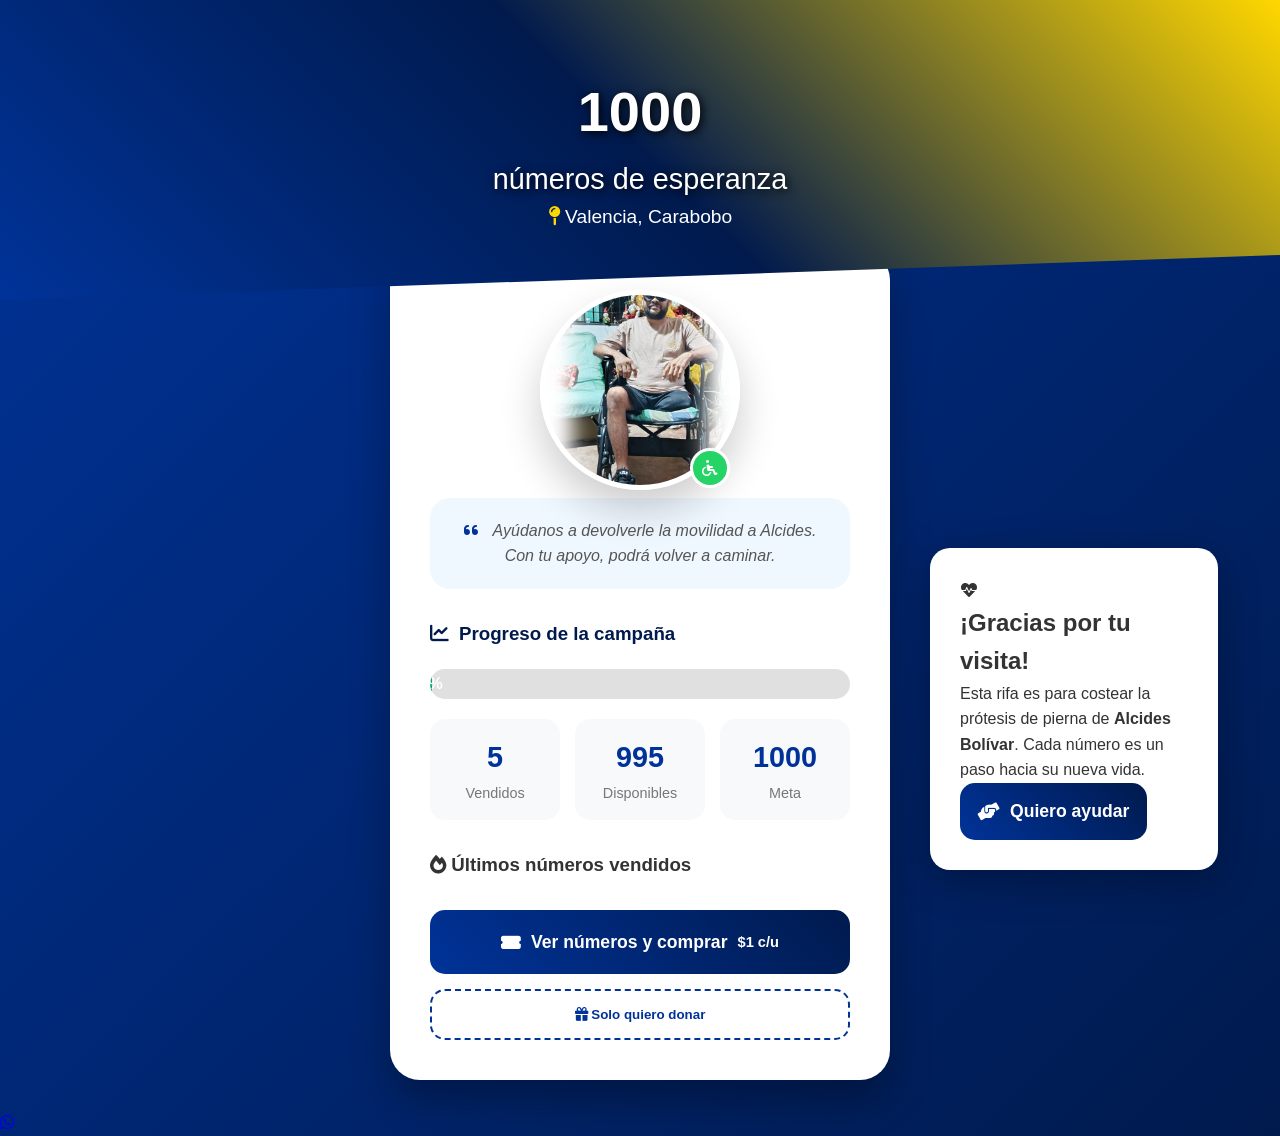
==== commit a9d7fe24: "Actualizar index.html" ====
--- a/index.html
+++ b/index.html
@@ -4,12 +4,15 @@
     <meta charset="UTF-8">
     <meta name="viewport" content="width=device-width, initial-scale=1.0">
     <title>Un Paso por la Vida - Ayúdanos a Caminar</title>
+    <!-- Fuentes modernas -->
     <link href="https://api.fontshare.com/v2/css?f[]=clash-display@400,500,600,700&f[]=inter@400,500,600,700,800&display=swap" rel="stylesheet">
+    <!-- Font Awesome -->
     <link rel="stylesheet" href="https://cdnjs.cloudflare.com/ajax/libs/font-awesome/6.0.0-beta3/css/all.min.css">
+    <!-- CSS principal -->
     <link rel="stylesheet" href="style.css">
 </head>
 <body>
-    <!-- MODAL BIENVENIDA ESQUINA -->
+    <!-- MODAL DE BIENVENIDA EN ESQUINA -->
     <div id="bienvenida-modal" class="modal-esquina">
         <div class="tarjeta-mensaje glass-effect">
             <div class="icono-corazon">
@@ -23,6 +26,7 @@
         </div>
     </div>
 
+    <!-- HEADER -->
     <header class="inicio-header">
         <div class="header-content">
             <h1 class="titulo-gigante">1000<span> números de esperanza</span></h1>
@@ -31,6 +35,7 @@
     </header>
 
     <main class="contenedor-inicio glass-card">
+        <!-- SECCIÓN DE FOTO -->
         <section class="seccion-foto">
             <div class="foto-wrapper">
                 <img src="img/beneficiario.png" alt="Alcides Bolívar" class="foto-principal">
@@ -46,6 +51,7 @@
             </div>
         </section>
 
+        <!-- BARRA DE PROGRESO -->
         <section class="meta-progreso">
             <h3 class="meta-titulo">
                 <i class="fas fa-chart-line"></i> Progreso de la campaña
@@ -69,6 +75,13 @@
             </div>
         </section>
 
+        <!-- ÚLTIMOS NÚMEROS VENDIDOS (NUEVO) -->
+        <section class="ultimos-vendidos">
+            <h3><i class="fas fa-fire"></i> Últimos números vendidos</h3>
+            <div id="lista-ultimos" class="ultimos-grid"></div>
+        </section>
+
+        <!-- BOTONES -->
         <section class="acciones-grid">
             <a href="rifa.html" class="btn-principal btn-grande">
                 <i class="fas fa-ticket-alt"></i>
@@ -82,7 +95,7 @@
         </section>
     </main>
 
-    <!-- MODAL DONACIÓN -->
+    <!-- MODAL DE DONACIÓN -->
     <div id="modal-donar" class="modal-estructura" style="display: none;">
         <div class="capa-oscura" onclick="cerrarDonar()"></div>
         <div class="tarjeta-mensaje glass-effect">
@@ -116,6 +129,13 @@
         </div>
     </div>
 
+    <!-- BOTÓN FLOTANTE DE WHATSAPP -->
+    <a href="https://wa.me/584122415696?text=Hola%2C%20tengo%20una%20consulta%20sobre%20la%20rifa" 
+       class="whatsapp-float" target="_blank">
+        <i class="fab fa-whatsapp"></i>
+    </a>
+
+    <!-- Script de inicio -->
     <script src="script-inicio.js"></script>
 </body>
 </html>
--- a/style.css
+++ b/style.css
@@ -1,15 +1,13 @@
-/* ===== VARIABLES Y RESET ===== */
 :root {
     --primary: #003399;        /* Azul Rey */
-    --secondary: #001a4d;       /* Azul Marino oscuro */
-    --accent: #FFD700;          /* Amarillo dorado */
-    --success: #25d366;         /* Verde WhatsApp (se mantiene) */
-    --danger: #ff6b6b;          /* Rojo (se mantiene) */
-    --dark: #001a4d;            /* Azul Marino para textos oscuros */
-    --light: #f0f8ff;           /* Azul muy claro */
-    --glass-bg: rgba(255, 255, 255, 0.15);
-    --glass-border: rgba(255, 255, 255, 0.2);
-}
+    --secondary: #001a4d;       /* Azul Marino */
+    --accent: #FFD700;          /* Amarillo */
+    --success: #25d366;
+    --danger: #ff6b6b;
+    --dark: #001a4d;
+    --light: #f0f8ff;
+}
+
 * {
     margin: 0;
     padding: 0;
@@ -18,108 +16,81 @@
 
 body {
     font-family: 'Inter', sans-serif;
-    background: linear-gradient(135deg, #667eea 0%, #764ba2 100%);
+    background: linear-gradient(135deg, #003399 0%, #001a4d 100%);
     min-height: 100vh;
     color: #333;
     line-height: 1.6;
-    position: relative;
-}
-
-body::before {
-    content: '';
+}
+
+/* ===== MODAL ESQUINA ===== */
+.modal-esquina {
     position: fixed;
-    top: 0;
-    left: 0;
-    width: 100%;
-    height: 100%;
-    background: url('data:image/svg+xml,<svg xmlns="http://www.w3.org/2000/svg" viewBox="0 0 100 100"><circle cx="50" cy="50" r="40" fill="none" stroke="rgba(255,255,255,0.05)" stroke-width="2"/></svg>') repeat;
-    pointer-events: none;
-    z-index: 0;
-}
-
-/* ===== UTILIDADES ===== */
-.glass-effect {
-    background: var(--glass-bg);
-    backdrop-filter: blur(10px);
-    border: 1px solid var(--glass-border);
-    box-shadow: 0 8px 32px rgba(0, 0, 0, 0.1);
-}
-
-.glass-card {
-    background: rgba(255, 255, 255, 0.95);
-    backdrop-filter: blur(10px);
-    border-radius: 30px;
-    box-shadow: 0 20px 60px rgba(0, 0, 0, 0.3);
+    bottom: 30px;
+    right: 30px;
+    z-index: 10000;
+    animation: slideInRight 0.5s ease;
+}
+
+.modal-esquina .tarjeta-mensaje {
+    max-width: 320px;
+    background: white;
+    padding: 30px;
+    border-radius: 20px;
+    box-shadow: 0 10px 40px rgba(0,0,0,0.3);
+}
+
+@keyframes slideInRight {
+    from { transform: translateX(100%); opacity: 0; }
+    to { transform: translateX(0); opacity: 1; }
 }
 
 /* ===== HEADER INICIO ===== */
 .inicio-header {
-    position: relative;
     height: 300px;
     display: flex;
     align-items: center;
     justify-content: center;
     text-align: center;
-    overflow: hidden;
-}
-
-.inicio-header::before {
-    content: '';
-    position: absolute;
-    top: 0;
-    left: 0;
-    width: 100%;
-    height: 100%;
-    background: linear-gradient(45deg, var(--primary), var(--secondary));
+    background: linear-gradient(45deg, #003399, #001a4d, #FFD700);
     clip-path: polygon(0 0, 100% 0, 100% 85%, 0 100%);
-    z-index: -1;
 }
 
 .header-content {
-    position: relative;
-    z-index: 2;
-    color: white;
-    animation: fadeInUp 1s ease;
+    color: white;
 }
 
 .titulo-gigante {
     font-family: 'Clash Display', sans-serif;
     font-size: 3.5rem;
     font-weight: 700;
-    line-height: 1.2;
-    margin-bottom: 10px;
-    text-shadow: 2px 2px 20px rgba(0,0,0,0.3);
+    text-shadow: 2px 2px 10px black;
 }
 
 .titulo-gigante span {
     display: block;
     font-size: 1.8rem;
     font-weight: 400;
-    opacity: 0.9;
 }
 
 .ubicacion {
     font-size: 1.2rem;
-    display: flex;
-    align-items: center;
-    justify-content: center;
-    gap: 10px;
 }
 
 .ubicacion i {
-    color: var(--accent);
-}
-
-/* ===== CONTENEDOR PRINCIPAL ===== */
+    color: #FFD700;
+}
+
+/* ===== CONTENEDOR INICIO ===== */
 .contenedor-inicio {
     max-width: 500px;
-    margin: -80px auto 50px;
+    margin: -50px auto 30px;
+    background: white;
     padding: 40px;
-    position: relative;
-    z-index: 10;
-}
-
-/* ===== FOTO CON EFECTO ===== */
+    border-radius: 30px;
+    box-shadow: 0 20px 40px rgba(0,0,0,0.3);
+}
+
+/* ===== FOTO ===== */
 .seccion-foto {
     text-align: center;
     margin-bottom: 30px;
@@ -137,18 +108,13 @@
     object-fit: cover;
     border: 5px solid white;
     box-shadow: 0 20px 40px rgba(0,0,0,0.2);
-    transition: transform 0.5s cubic-bezier(0.175, 0.885, 0.32, 1.275);
-}
-
-.foto-principal:hover {
-    transform: scale(1.05) rotate(5deg);
 }
 
 .foto-badge {
     position: absolute;
     bottom: 10px;
     right: 10px;
-    background: var(--success);
+    background: #25d366;
     color: white;
     width: 40px;
     height: 40px;
@@ -156,26 +122,20 @@
     display: flex;
     align-items: center;
     justify-content: center;
-    font-size: 1.2rem;
     border: 3px solid white;
-    box-shadow: 0 5px 15px rgba(0,0,0,0.2);
 }
 
 .historia-texto {
-    font-size: 1.1rem;
+    background: #f0f8ff;
+    padding: 20px;
+    border-radius: 20px;
+    font-style: italic;
     color: #555;
-    padding: 20px;
-    background: #f8f9fa;
-    border-radius: 20px;
-    margin-top: 20px;
-    position: relative;
-    font-style: italic;
 }
 
 .historia-texto i {
-    color: var(--primary);
+    color: #003399;
     margin-right: 10px;
-    font-size: 1.5rem;
 }
 
 /* ===== BARRA DE PROGRESO ===== */
@@ -185,8 +145,7 @@
 
 .meta-titulo {
     font-family: 'Clash Display', sans-serif;
-    font-size: 1.5rem;
-    color: var(--dark);
+    color: #001a4d;
     margin-bottom: 20px;
     display: flex;
     align-items: center;
@@ -199,37 +158,17 @@
     border-radius: 50px;
     overflow: hidden;
     margin-bottom: 20px;
-    box-shadow: inset 0 2px 5px rgba(0,0,0,0.1);
 }
 
 .barra-llena {
     height: 100%;
-    background: linear-gradient(90deg, var(--success), #128C7E);
+    background: linear-gradient(90deg, #25d366, #128C7E);
     color: white;
     display: flex;
     align-items: center;
     justify-content: center;
     font-weight: bold;
-    font-size: 0.9rem;
     transition: width 1s ease;
-    position: relative;
-    overflow: hidden;
-}
-
-.barra-llena::after {
-    content: '';
-    position: absolute;
-    top: 0;
-    left: 0;
-    right: 0;
-    bottom: 0;
-    background: linear-gradient(90deg, transparent, rgba(255,255,255,0.3), transparent);
-    animation: shine 2s infinite;
-}
-
-@keyframes shine {
-    0% { transform: translateX(-100%); }
-    100% { transform: translateX(100%); }
 }
 
 .estadisticas-grid {
@@ -243,11 +182,6 @@
     padding: 15px;
     border-radius: 15px;
     text-align: center;
-    transition: transform 0.3s ease;
-}
-
-.stat-card:hover {
-    transform: translateY(-5px);
 }
 
 .stat-numero {
@@ -255,7 +189,7 @@
     font-family: 'Clash Display', sans-serif;
     font-size: 1.8rem;
     font-weight: 700;
-    color: var(--primary);
+    color: #003399;
 }
 
 .stat-label {
@@ -271,7 +205,7 @@
 }
 
 .btn-principal {
-    background: linear-gradient(45deg, var(--primary), var(--secondary));
+    background: linear-gradient(45deg, #003399, #001a4d);
     color: white;
     border: none;
     padding: 18px;
@@ -286,55 +220,193 @@
     gap: 10px;
     text-decoration: none;
     transition: all 0.3s ease;
-    position: relative;
-    overflow: hidden;
-}
-
-.btn-principal::before {
-    content: '';
-    position: absolute;
-    top: 50%;
-    left: 50%;
-    width: 0;
-    height: 0;
-    border-radius: 50%;
-    background: rgba(255,255,255,0.3);
-    transform: translate(-50%, -50%);
-    transition: width 0.6s, height 0.6s;
-}
-
-.btn-principal:hover::before {
-    width: 300px;
-    height: 300px;
 }
 
 .btn-principal:hover {
     transform: translateY(-3px);
-    box-shadow: 0 10px 30px rgba(65, 88, 208, 0.4);
+    box-shadow: 0 10px 30px rgba(0,51,153,0.4);
 }
 
 .btn-secundario {
     background: transparent;
-    border: 2px dashed var(--primary);
-    color: var(--primary);
+    border: 2px dashed #003399;
+    color: #003399;
     padding: 16px;
     border-radius: 15px;
     font-weight: 600;
     cursor: pointer;
-    display: flex;
-    align-items: center;
-    justify-content: center;
-    gap: 10px;
     transition: all 0.3s ease;
 }
 
 .btn-secundario:hover {
-    background: var(--primary);
-    color: white;
-    border: 2px solid var(--primary);
-}
-
-/* ===== MODALES ===== */
+    background: #003399;
+    color: white;
+}
+
+/* ===== PÁGINA RIFA ===== */
+.pagina-rifa {
+    color: white;
+}
+
+.rifa-header {
+    padding: 30px;
+}
+
+.header-top {
+    display: flex;
+    justify-content: space-between;
+    align-items: center;
+    margin-bottom: 30px;
+}
+
+.btn-volver {
+    color: white;
+    text-decoration: none;
+    padding: 10px 20px;
+    background: rgba(255,255,255,0.1);
+    border-radius: 50px;
+}
+
+.precio-dolar {
+    font-family: 'Clash Display', sans-serif;
+    font-size: 2rem;
+    font-weight: 700;
+    background: linear-gradient(45deg, #FFD700, #FFA500);
+    -webkit-background-clip: text;
+    -webkit-text-fill-color: transparent;
+}
+
+.rifa-titulo {
+    font-family: 'Clash Display', sans-serif;
+    font-size: 2.2rem;
+    text-align: center;
+    margin: 20px 0;
+    display: flex;
+    align-items: center;
+    justify-content: center;
+    gap: 15px;
+}
+
+.rifa-titulo i {
+    color: #FFD700;
+}
+
+/* ===== BUSCADOR ===== */
+.buscador-wrapper {
+    position: relative;
+    max-width: 400px;
+    margin: 0 auto;
+}
+
+.buscador-wrapper i {
+    position: absolute;
+    left: 20px;
+    top: 50%;
+    transform: translateY(-50%);
+    color: #999;
+}
+
+#buscador {
+    width: 100%;
+    padding: 18px 18px 18px 50px;
+    border: none;
+    border-radius: 50px;
+    background: rgba(255,255,255,0.1);
+    color: white;
+    font-size: 1rem;
+    border: 2px solid transparent;
+}
+
+#buscador:focus {
+    outline: none;
+    border-color: #25d366;
+}
+
+/* ===== LEYENDAS ===== */
+.estado-leyendas {
+    display: flex;
+    justify-content: center;
+    gap: 30px;
+    margin: 30px 0;
+}
+
+.leyenda {
+    display: flex;
+    align-items: center;
+    gap: 8px;
+}
+
+.cuadro {
+    width: 20px;
+    height: 20px;
+    border-radius: 6px;
+}
+
+.cuadro.disponible {
+    background: white;
+}
+
+.cuadro.vendido {
+    background: #ff6b6b;
+    opacity: 0.5;
+}
+
+.cuadro.seleccionado {
+    background: #25d366;
+}
+
+/* ===== GRID DE NÚMEROS ===== */
+.numeros-grid {
+    display: grid;
+    grid-template-columns: repeat(auto-fill, minmax(80px, 1fr));
+    gap: 15px;
+    padding: 20px;
+    max-width: 1200px;
+    margin: 0 auto;
+}
+
+.numero {
+    aspect-ratio: 1;
+    background: rgba(255,255,255,0.1);
+    border: 2px solid rgba(255,255,255,0.2);
+    border-radius: 15px;
+    display: flex;
+    align-items: center;
+    justify-content: center;
+    font-size: 1.4rem;
+    font-weight: 700;
+    font-family: 'Clash Display', sans-serif;
+    color: white;
+    cursor: pointer;
+    transition: all 0.3s;
+}
+
+.numero:hover {
+    transform: scale(1.05);
+    border-color: #25d366;
+    box-shadow: 0 10px 30px rgba(37,211,102,0.3);
+}
+
+.numero.vendido {
+    background: rgba(255,107,107,0.3);
+    border-color: rgba(255,107,107,0.5);
+    color: rgba(255,255,255,0.5);
+    cursor: not-allowed;
+}
+
+.numero.vendido:hover {
+    transform: none;
+    border-color: rgba(255,107,107,0.5);
+    box-shadow: none;
+}
+
+.numero.seleccionado {
+    background: #25d366;
+    border-color: white;
+    box-shadow: 0 0 30px #25d366;
+}
+
+/* ===== MODAL DE PAGO ===== */
 .modal-estructura {
     position: fixed;
     top: 0;
@@ -345,240 +417,28 @@
     align-items: center;
     justify-content: center;
     z-index: 10000;
-    animation: fadeIn 0.3s ease;
+}
+
+.oculto {
+    display: none !important;
 }
 
 .capa-oscura {
     position: absolute;
     width: 100%;
     height: 100%;
-    background: rgba(0, 0, 0, 0.7);
+    background: rgba(0,0,0,0.7);
     backdrop-filter: blur(5px);
 }
 
 .tarjeta-mensaje {
     position: relative;
+    background: white;
+    padding: 40px;
+    border-radius: 30px;
     max-width: 400px;
     width: 90%;
-    padding: 40px;
-    border-radius: 30px;
-    background: white;
-    animation: slideUp 0.4s ease;
-}
-
-/* ===== PÁGINA RIFA ===== */
-.pagina-rifa {
-    background: linear-gradient(135deg, #1a1a2e 0%, #16213e 100%);
-    color: white;
-}
-
-.rifa-header {
-    padding: 30px;
-    position: relative;
-}
-
-.header-top {
-    display: flex;
-    justify-content: space-between;
-    align-items: center;
-    margin-bottom: 30px;
-}
-
-.btn-volver {
-    color: white;
-    text-decoration: none;
-    display: flex;
-    align-items: center;
-    gap: 10px;
-    padding: 10px 20px;
-    background: rgba(255,255,255,0.1);
-    border-radius: 50px;
-    transition: all 0.3s ease;
-}
-
-.btn-volver:hover {
-    background: rgba(255,255,255,0.2);
-    transform: translateX(-5px);
-}
-
-.precio-destacado {
-    text-align: right;
-}
-
-.precio-dolar {
-    font-family: 'Clash Display', sans-serif;
-    font-size: 2rem;
-    font-weight: 700;
-    background: linear-gradient(45deg, #FFCC70, #FF8C00);
-    -webkit-background-clip: text;
-    -webkit-text-fill-color: transparent;
-    display: block;
-}
-
-.precio-bsf {
-    font-size: 0.9rem;
-    opacity: 0.8;
-}
-
-.rifa-titulo {
-    font-family: 'Clash Display', sans-serif;
-    font-size: 2.2rem;
-    text-align: center;
-    margin-bottom: 30px;
-    display: flex;
-    align-items: center;
-    justify-content: center;
-    gap: 15px;
-}
-
-.rifa-titulo i {
-    color: #FFCC70;
-    font-size: 1.8rem;
-}
-
-/* ===== BUSCADOR ===== */
-.buscador-wrapper {
-    position: relative;
-    max-width: 400px;
-    margin: 0 auto 20px;
-}
-
-.buscador-wrapper i {
-    position: absolute;
-    left: 20px;
-    top: 50%;
-    transform: translateY(-50%);
-    color: #999;
-}
-
-#buscador {
-    width: 100%;
-    padding: 18px 18px 18px 50px;
-    border: none;
-    border-radius: 50px;
-    background: rgba(255,255,255,0.1);
-    color: white;
-    font-size: 1rem;
-    border: 2px solid transparent;
-    transition: all 0.3s ease;
-}
-
-#buscador:focus {
-    outline: none;
-    border-color: var(--success);
-    background: rgba(255,255,255,0.15);
-}
-
-#buscador::placeholder {
-    color: rgba(255,255,255,0.5);
-}
-
-/* ===== LEYENDAS ===== */
-.estado-leyendas {
-    display: flex;
-    justify-content: center;
-    gap: 30px;
-    margin: 30px 0;
-}
-
-.leyenda {
-    display: flex;
-    align-items: center;
-    gap: 8px;
-}
-
-.cuadro {
-    width: 20px;
-    height: 20px;
-    border-radius: 6px;
-}
-
-.cuadro.disponible {
-    background: white;
-    box-shadow: 0 0 15px rgba(255,255,255,0.3);
-}
-
-.cuadro.vendido {
-    background: #ff6b6b;
-    opacity: 0.5;
-}
-
-.cuadro.seleccionado {
-    background: var(--success);
-}
-
-/* ===== GRID DE NÚMEROS ===== */
-.numeros-grid {
-    display: grid;
-    grid-template-columns: repeat(auto-fill, minmax(90px, 1fr));
-    gap: 15px;
-    padding: 30px;
-    max-width: 1200px;
-    margin: 0 auto;
-}
-
-.numero {
-    aspect-ratio: 1;
-    background: rgba(255, 255, 255, 0.1);
-    border: 2px solid rgba(255, 255, 255, 0.2);
-    border-radius: 15px;
-    display: flex;
-    align-items: center;
-    justify-content: center;
-    font-size: 1.5rem;
-    font-weight: 700;
-    font-family: 'Clash Display', sans-serif;
-    color: white;
-    cursor: pointer;
-    transition: all 0.3s cubic-bezier(0.175, 0.885, 0.32, 1.275);
-    position: relative;
-    overflow: hidden;
-}
-
-.numero::before {
-    content: '';
-    position: absolute;
-    top: 0;
-    left: -100%;
-    width: 100%;
-    height: 100%;
-    background: linear-gradient(90deg, transparent, rgba(255,255,255,0.2), transparent);
-    transition: left 0.5s;
-}
-
-.numero:hover::before {
-    left: 100%;
-}
-
-.numero:hover {
-    transform: translateY(-5px) scale(1.05);
-    border-color: var(--success);
-    box-shadow: 0 10px 30px rgba(37, 211, 102, 0.3);
-}
-
-.numero.vendido {
-    background: rgba(255, 107, 107, 0.3);
-    border-color: rgba(255, 107, 107, 0.5);
-    color: rgba(255,255,255,0.5);
-    cursor: not-allowed;
-    filter: grayscale(0.5);
-}
-
-.numero.vendido:hover {
-    transform: none;
-    border-color: rgba(255, 107, 107, 0.5);
-    box-shadow: none;
-}
-
-.numero.seleccionado {
-    background: var(--success);
-    border-color: white;
-    box-shadow: 0 0 30px var(--success);
-}
-
-/* ===== MODAL DE PAGO ===== */
-.pago-card {
-    max-width: 450px;
+    color: #333;
 }
 
 .pago-header {
@@ -588,18 +448,17 @@
 
 .pago-header i {
     font-size: 4rem;
-    color: var(--success);
+    color: #25d366;
 }
 
 .numero-seleccionado-grande {
     font-family: 'Clash Display', sans-serif;
     font-size: 5rem;
     font-weight: 800;
-    background: linear-gradient(45deg, var(--primary), var(--secondary));
+    background: linear-gradient(45deg, #003399, #001a4d);
     -webkit-background-clip: text;
     -webkit-text-fill-color: transparent;
     line-height: 1;
-    margin: 10px 0;
 }
 
 .detalles-banco {
@@ -610,7 +469,7 @@
 }
 
 .detalles-banco h4 {
-    color: var(--dark);
+    color: #001a4d;
     margin-bottom: 15px;
     display: flex;
     align-items: center;
@@ -632,43 +491,15 @@
 
 .banco-row.total {
     border-bottom: none;
-    font-size: 1.2rem;
+    border-top: 2px solid #003399;
     margin-top: 10px;
     padding-top: 15px;
-    border-top: 2px solid var(--primary);
+    font-weight: bold;
 }
 
 .pago-acciones {
     display: grid;
     gap: 10px;
-}
-
-/* ===== ANIMACIONES ===== */
-@keyframes fadeIn {
-    from { opacity: 0; }
-    to { opacity: 1; }
-}
-
-@keyframes fadeInUp {
-    from {
-        opacity: 0;
-        transform: translateY(30px);
-    }
-    to {
-        opacity: 1;
-        transform: translateY(0);
-    }
-}
-
-@keyframes slideUp {
-    from {
-        opacity: 0;
-        transform: translateY(50px);
-    }
-    to {
-        opacity: 1;
-        transform: translateY(0);
-    }
 }
 
 /* ===== RESPONSIVE ===== */
@@ -676,28 +507,32 @@
     .titulo-gigante {
         font-size: 2.5rem;
     }
-    
     .titulo-gigante span {
         font-size: 1.3rem;
     }
-    
     .rifa-titulo {
         font-size: 1.8rem;
     }
-    
     .numeros-grid {
         grid-template-columns: repeat(auto-fill, minmax(70px, 1fr));
         gap: 10px;
-        padding: 20px;
+        padding: 15px;
     }
-    
-    .numero {
-        font-size: 1.2rem;
+    .modal-esquina {
+        bottom: 20px;
+        right: 20px;
+        left: 20px;
     }
-    
-    .estado-leyendas {
-        flex-direction: column;
-        align-items: flex-start;
-        padding-left: 30px;
+    .modal-esquina .tarjeta-mensaje {
+        max-width: 100%;
     }
+}
+@keyframes fadeInScale {
+  from { opacity: 0; transform: scale(0.8); }
+  to { opacity: 1; transform: scale(1); }
+}
+
+.numero {
+  animation: fadeInScale 0.3s ease forwards;
+  animation-delay: calc(var(--i) * 0.01s);
 }
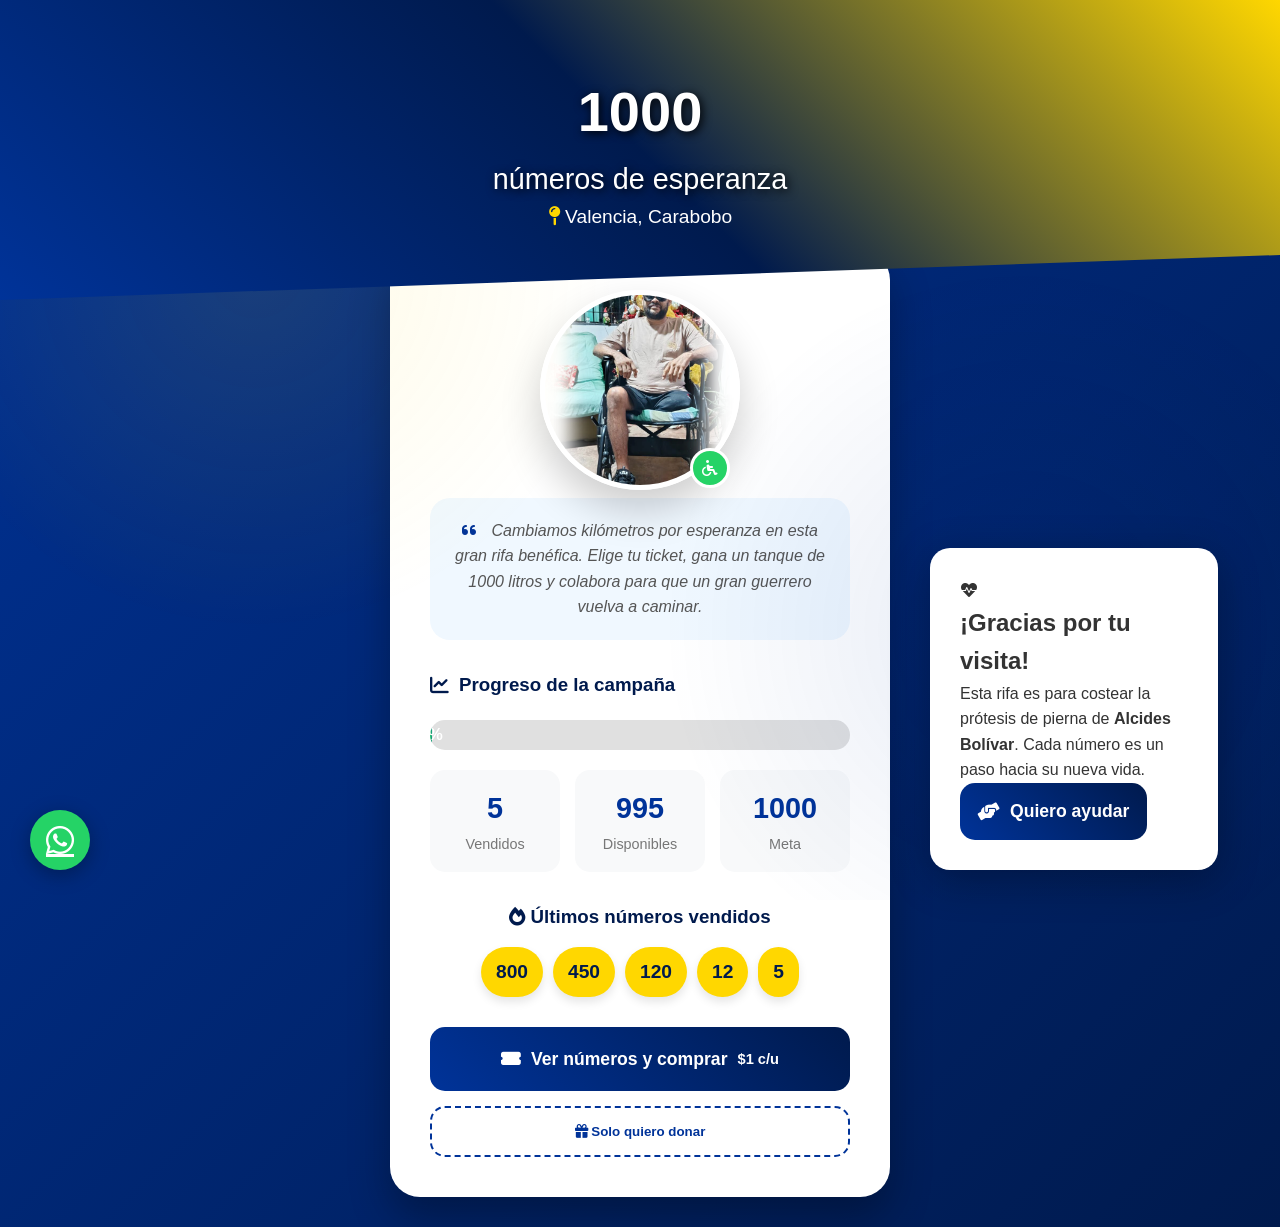
==== commit 670eb83a: "Update index.html" ====
--- a/index.html
+++ b/index.html
@@ -46,7 +46,7 @@
             <div class="historia">
                 <p class="historia-texto">
                     <i class="fas fa-quote-left"></i>
-                    Ayúdanos a devolverle la movilidad a Alcides. Con tu apoyo, podrá volver a caminar.
+                    Cambiamos kilómetros por esperanza en esta gran rifa benéfica. Elige tu ticket, gana un tanque de 1000 litros y colabora para que un gran guerrero vuelva a caminar.
                 </p>
             </div>
         </section>
@@ -105,7 +105,7 @@
                     <i class="fas fa-university"></i>
                     <div>
                         <strong>PAGO MÓVIL</strong>
-                        <p>Banco Mercantil (0109)</p>
+                        <p>Banco BNC BANCO NACIONAL DEL CREDITO (0191)</p>
                     </div>
                 </div>
                 <div class="banco-item">
@@ -138,4 +138,4 @@
     <!-- Script de inicio -->
     <script src="script-inicio.js"></script>
 </body>
-</html>+</html>
--- a/style.css
+++ b/style.css
@@ -20,6 +20,19 @@
     min-height: 100vh;
     color: #333;
     line-height: 1.6;
+    position: relative;
+    overflow-x: hidden;
+}
+
+/* Fondo con partículas/brillos (NUEVO) */
+body::before {
+    content: '';
+    position: fixed;
+    top: 0; left: 0; width: 100%; height: 100%;
+    background: radial-gradient(circle at 20% 30%, rgba(255,215,0,0.1) 0%, transparent 30%),
+                radial-gradient(circle at 80% 70%, rgba(0,51,153,0.1) 0%, transparent 30%);
+    pointer-events: none;
+    z-index: 0;
 }
 
 /* ===== MODAL ESQUINA ===== */
@@ -195,6 +208,32 @@
 .stat-label {
     font-size: 0.9rem;
     color: #777;
+}
+
+/* ===== ÚLTIMOS VENDIDOS (NUEVO) ===== */
+.ultimos-vendidos {
+    margin: 30px 0;
+    text-align: center;
+}
+.ultimos-vendidos h3 {
+    font-family: 'Clash Display', sans-serif;
+    color: #001a4d;
+    margin-bottom: 15px;
+}
+.ultimos-grid {
+    display: flex;
+    gap: 10px;
+    flex-wrap: wrap;
+    justify-content: center;
+}
+.ultimo-numero {
+    background: #FFD700;
+    color: #001a4d;
+    font-weight: bold;
+    padding: 10px 15px;
+    border-radius: 50px;
+    font-size: 1.2rem;
+    box-shadow: 0 5px 10px rgba(0,0,0,0.1);
 }
 
 /* ===== BOTONES ===== */
@@ -250,6 +289,8 @@
 
 .rifa-header {
     padding: 30px;
+    position: relative;
+    z-index: 10;
 }
 
 .header-top {
@@ -289,6 +330,21 @@
 
 .rifa-titulo i {
     color: #FFD700;
+}
+
+/* ===== CONTADOR REGRESIVO (NUEVO) ===== */
+.contador-wrapper {
+    background: rgba(255,215,0,0.2);
+    padding: 10px 20px;
+    border-radius: 50px;
+    display: inline-flex;
+    align-items: center;
+    gap: 10px;
+    margin: 10px auto 20px;
+    font-weight: bold;
+    font-size: 1.2rem;
+    border: 1px solid #FFD700;
+    width: fit-content;
 }
 
 /* ===== BUSCADOR ===== */
@@ -363,6 +419,14 @@
     padding: 20px;
     max-width: 1200px;
     margin: 0 auto;
+    position: relative;
+    z-index: 5;
+}
+
+/* Animación de entrada para los números (NUEVO) */
+@keyframes fadeInScale {
+    from { opacity: 0; transform: scale(0.8); }
+    to { opacity: 1; transform: scale(1); }
 }
 
 .numero {
@@ -379,6 +443,9 @@
     color: white;
     cursor: pointer;
     transition: all 0.3s;
+    animation: fadeInScale 0.3s ease forwards;
+    animation-delay: calc(var(--i) * 0.002s); /* Retraso según índice */
+    opacity: 0; /* Inicia invisible, la animación lo revela */
 }
 
 .numero:hover {
@@ -404,6 +471,24 @@
     background: #25d366;
     border-color: white;
     box-shadow: 0 0 30px #25d366;
+    animation: pulse 1s infinite; /* Brillo pulsante (NUEVO) */
+}
+
+@keyframes pulse {
+    0% { box-shadow: 0 0 30px #25d366; }
+    50% { box-shadow: 0 0 50px #25d366; }
+    100% { box-shadow: 0 0 30px #25d366; }
+}
+
+/* Mensaje de carga (NUEVO) */
+.cargando {
+    grid-column: 1 / -1;
+    text-align: center;
+    padding: 50px;
+    font-size: 1.2rem;
+    color: white;
+    background: rgba(0,0,0,0.2);
+    border-radius: 20px;
 }
 
 /* ===== MODAL DE PAGO ===== */
@@ -439,6 +524,7 @@
     max-width: 400px;
     width: 90%;
     color: #333;
+    z-index: 10001;
 }
 
 .pago-header {
@@ -461,6 +547,14 @@
     line-height: 1;
 }
 
+.mensaje-especial {
+    font-size: 1rem;
+    color: #FFD700;
+    font-weight: bold;
+    margin-top: 5px;
+    text-shadow: 0 0 5px rgba(255,215,0,0.5);
+}
+
 .detalles-banco {
     background: #f8f9fa;
     border-radius: 20px;
@@ -497,9 +591,48 @@
     font-weight: bold;
 }
 
+/* Botón copiar datos (NUEVO) */
+.btn-copiar {
+    background: #003399;
+    color: white;
+    border: none;
+    padding: 12px;
+    border-radius: 10px;
+    width: 100%;
+    margin-top: 15px;
+    cursor: pointer;
+    font-weight: 600;
+    transition: background 0.3s;
+}
+.btn-copiar:hover {
+    background: #001a4d;
+}
+
 .pago-acciones {
     display: grid;
     gap: 10px;
+}
+
+/* ===== BOTÓN FLOTANTE WHATSAPP (NUEVO) ===== */
+.whatsapp-float {
+    position: fixed;
+    bottom: 30px;
+    left: 30px;
+    background: #25d366;
+    color: white;
+    width: 60px;
+    height: 60px;
+    border-radius: 50%;
+    display: flex;
+    align-items: center;
+    justify-content: center;
+    font-size: 2rem;
+    box-shadow: 0 5px 20px rgba(0,0,0,0.3);
+    z-index: 9999;
+    transition: transform 0.3s;
+}
+.whatsapp-float:hover {
+    transform: scale(1.1);
 }
 
 /* ===== RESPONSIVE ===== */
@@ -526,13 +659,15 @@
     .modal-esquina .tarjeta-mensaje {
         max-width: 100%;
     }
-}
-@keyframes fadeInScale {
-  from { opacity: 0; transform: scale(0.8); }
-  to { opacity: 1; transform: scale(1); }
-}
-
-.numero {
-  animation: fadeInScale 0.3s ease forwards;
-  animation-delay: calc(var(--i) * 0.01s);
+    .whatsapp-float {
+        bottom: 20px;
+        left: 20px;
+        width: 50px;
+        height: 50px;
+        font-size: 1.8rem;
+    }
+    .contador-wrapper {
+        font-size: 1rem;
+        padding: 8px 16px;
+    }
 }
